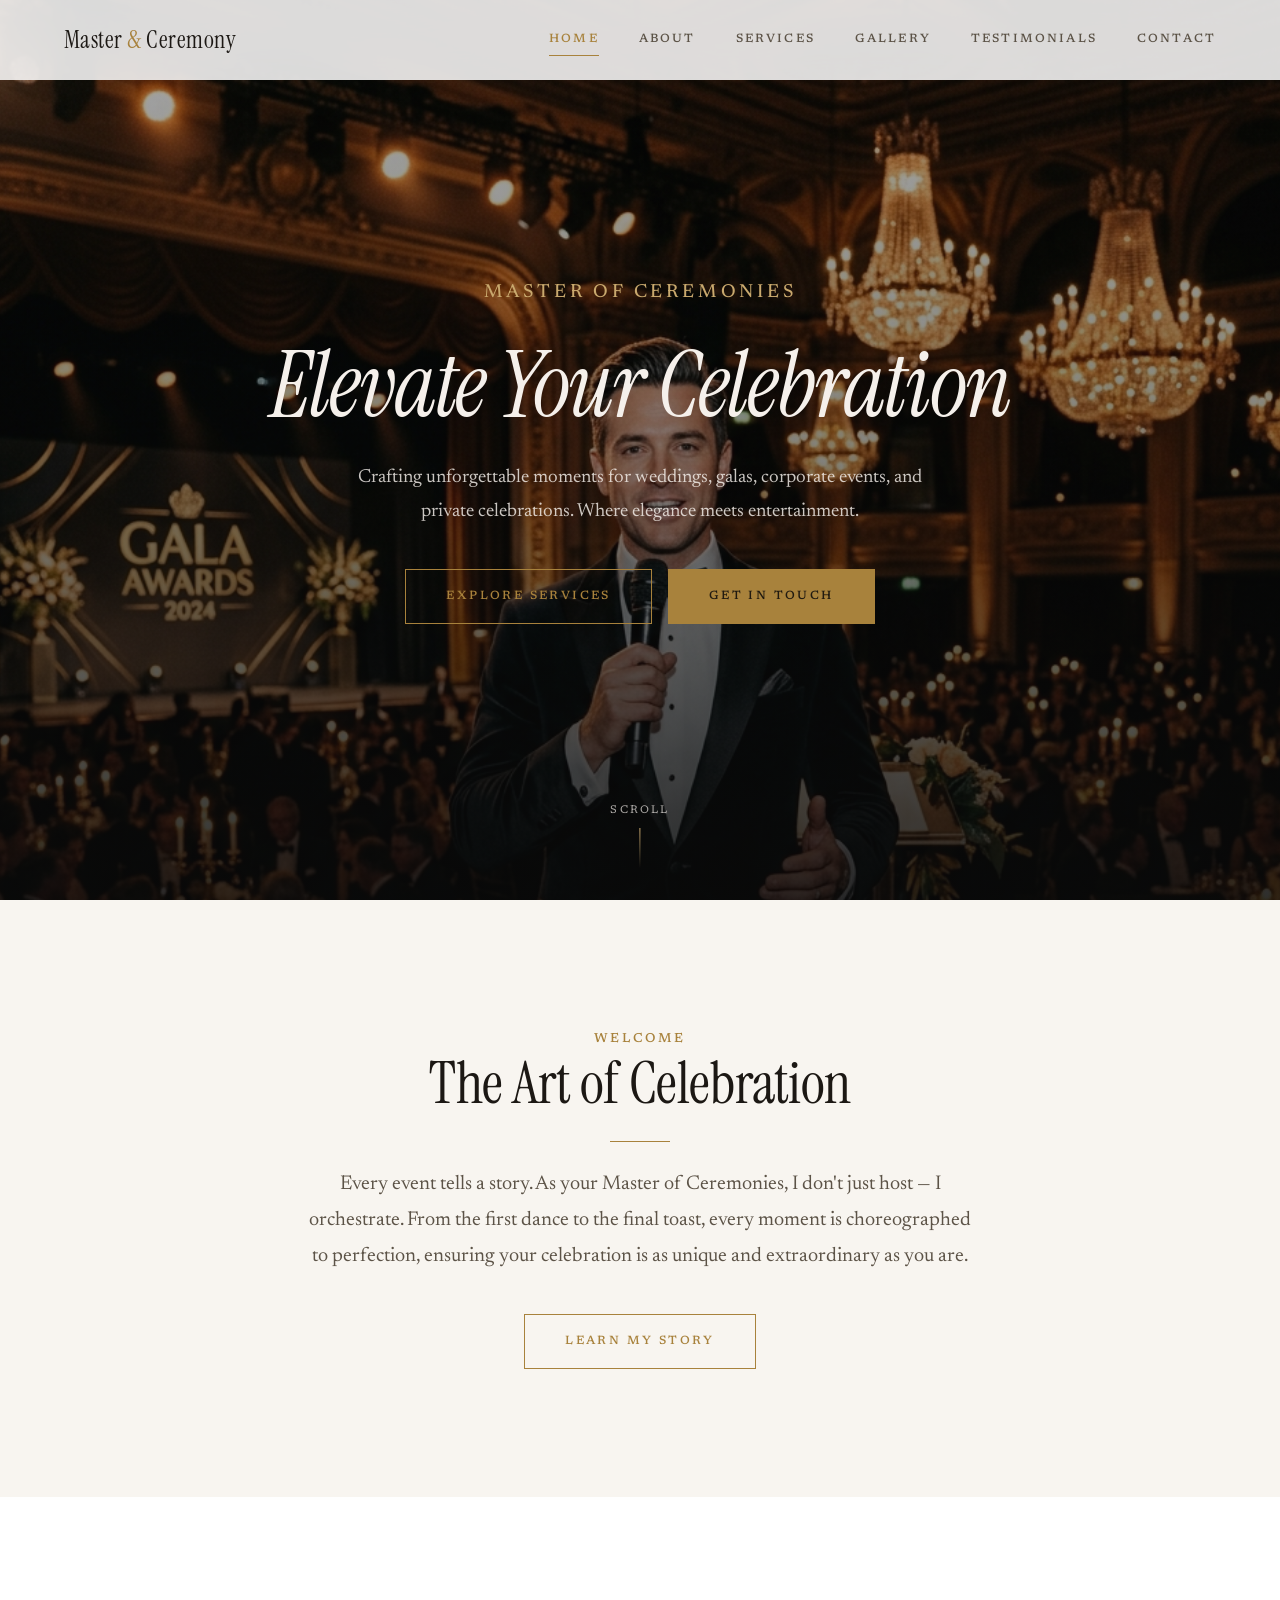
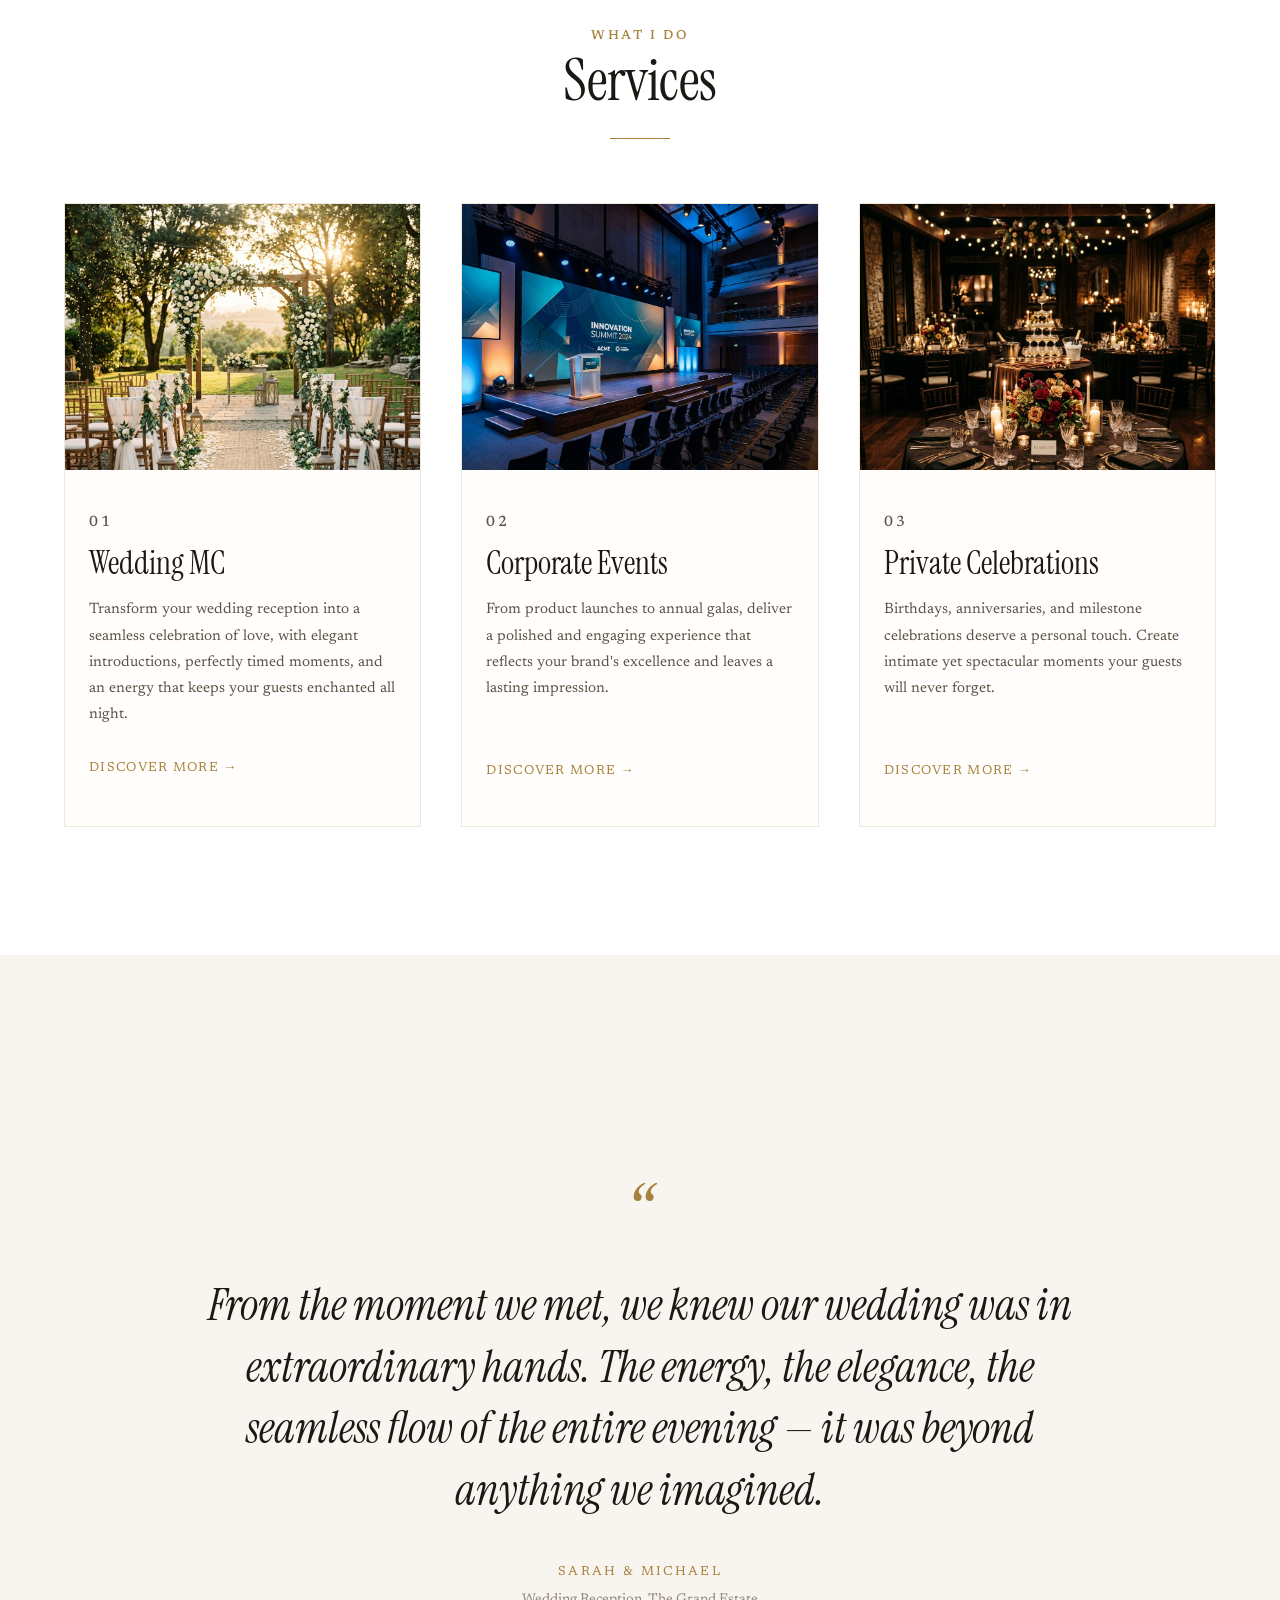
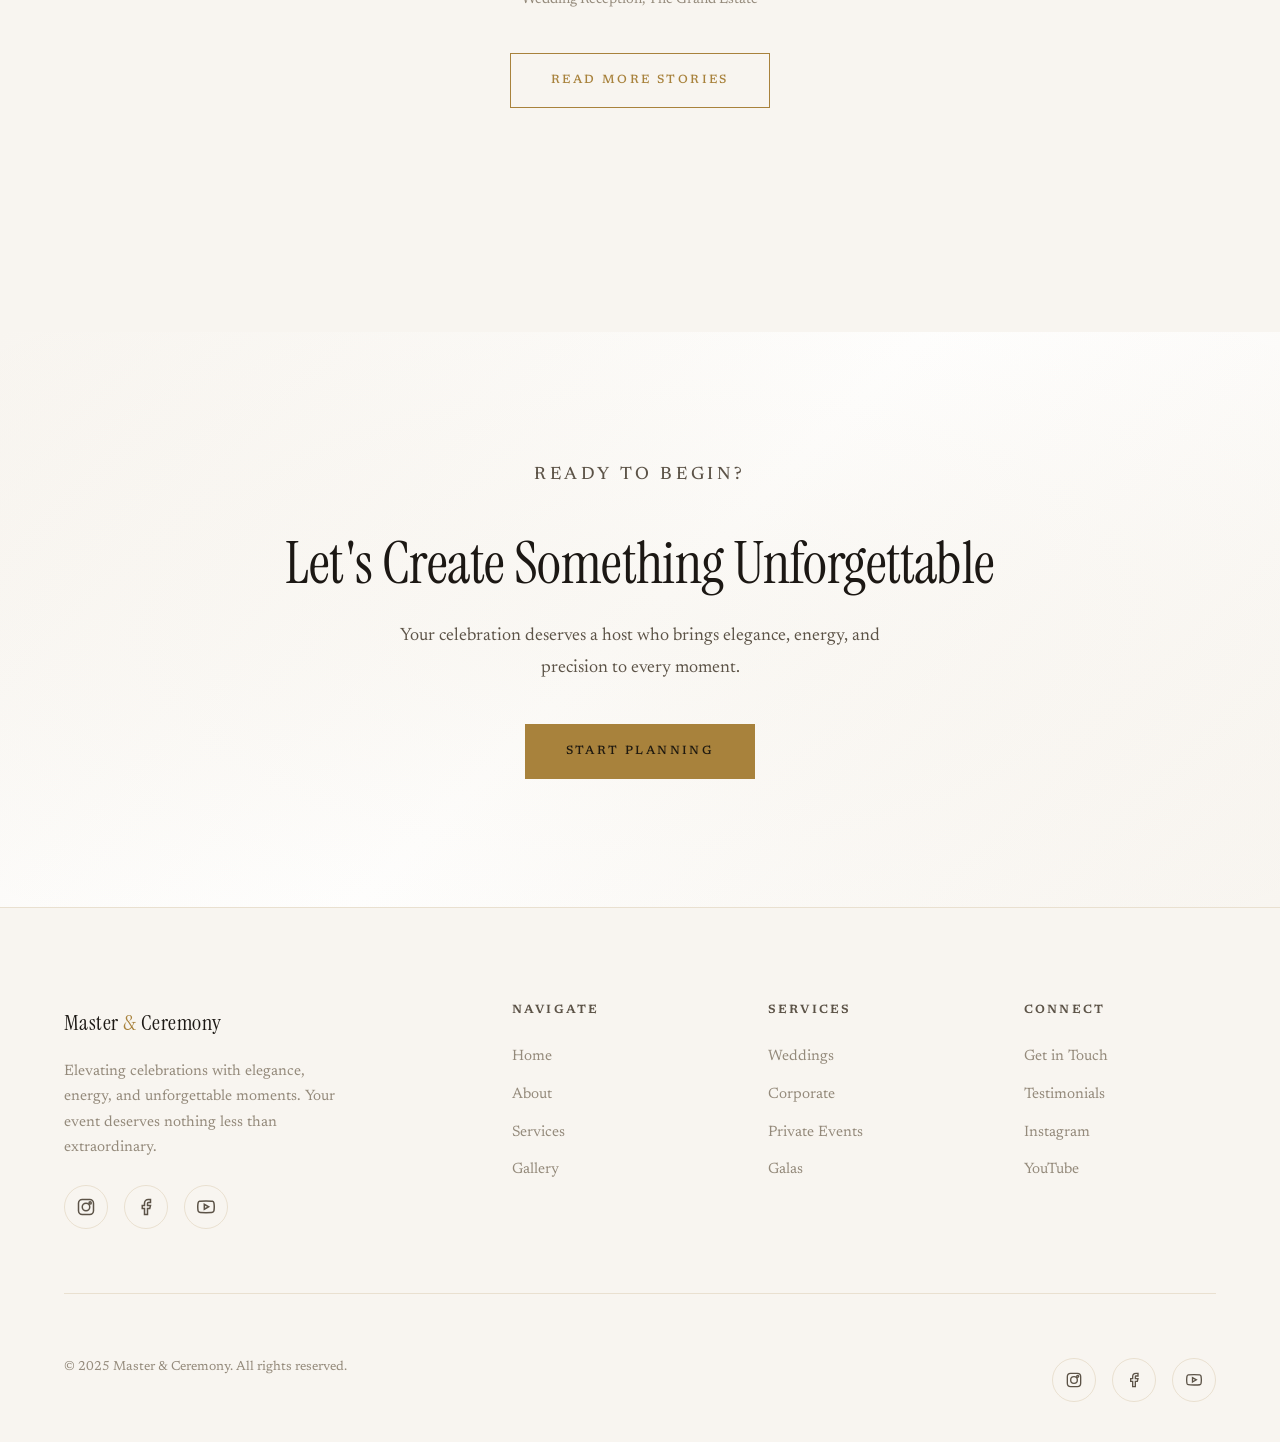
==== index.html @ 0fe9f5a1 "Initial commit" ====
<!DOCTYPE html>
<html lang="en">
<head>
  <meta charset="UTF-8">
  <meta name="viewport" content="width=device-width, initial-scale=1.0">
  <title>Master & Ceremony | Elevate Your Celebration</title>
  <meta name="description" content="Crafting unforgettable moments for weddings, galas, corporate events, and private celebrations. Where elegance meets entertainment.">
  <link rel="stylesheet" href="styles.css">
</head>
<body>

  <!-- Page Transition -->
  <div class="page-transition"></div>

  <!-- Skip Link -->
  <a href="#main" class="skip-link">Skip to content</a>

  <!-- Header -->
  <header class="header">
    <div class="header__inner">
      <a href="index.html" class="header__logo">Master <span>&</span> Ceremony</a>
      <nav class="header__nav" id="main-nav">
        <a href="index.html">Home</a>
        <a href="about.html">About</a>
        <a href="services.html">Services</a>
        <a href="gallery.html">Gallery</a>
        <a href="testimonials.html">Testimonials</a>
        <a href="contact.html">Contact</a>
      </nav>
      <button class="menu-toggle" aria-label="Toggle menu" aria-expanded="false">
        <span></span><span></span><span></span>
      </button>
    </div>
  </header>

  <!-- Main Content -->
  <main id="main">

    <!-- Hero Section -->
    <section class="hero">
      <div class="hero__bg">
        <img src="images/hero-home.png" alt="Master of Ceremonies at an elegant event" />
      </div>
      <div class="hero__overlay"></div>
      <div class="hero__content reveal">
        <p class="subheading">MASTER OF CEREMONIES</p>
        <h1 class="heading-italic">Elevate Your Celebration</h1>
        <p>Crafting unforgettable moments for weddings, galas, corporate events, and private celebrations. Where elegance meets entertainment.</p>
        <div class="btn-group btn-group--center">
          <a href="services.html" class="btn">Explore Services</a>
          <a href="contact.html" class="btn btn--filled">Get in Touch</a>
        </div>
      </div>
      <div class="hero__scroll">
        <span>Scroll</span>
        <div class="hero__scroll-line"></div>
      </div>
    </section>

    <!-- Intro Section -->
    <section class="section section--alt text-center">
      <div class="container container--narrow reveal">
        <p class="subheading">WELCOME</p>
        <h2>The Art of Celebration</h2>
        <span class="gold-line gold-line--center"></span>
        <p class="body-large" style="margin-bottom: var(--space-lg);">
          Every event tells a story. As your Master of Ceremonies, I don't just host — I orchestrate. From the first dance to the final toast, every moment is choreographed to perfection, ensuring your celebration is as unique and extraordinary as you are.
        </p>
        <a href="about.html" class="btn">Learn My Story</a>
      </div>
    </section>

    <!-- Services Preview -->
    <section class="section">
      <div class="container">
        <div class="text-center reveal" style="margin-bottom: var(--space-xl);">
          <p class="subheading">WHAT I DO</p>
          <h2>Services</h2>
          <span class="gold-line gold-line--center"></span>
        </div>
        
        <div class="grid-3">
          <!-- Card 1 -->
          <article class="card reveal reveal-delay-1">
            <div class="card__image">
              <img src="images/service-wedding.png" alt="Wedding Ceremony" />
            </div>
            <div class="card__body">
              <p class="subheading">01</p>
              <h3>Wedding MC</h3>
              <p>Transform your wedding reception into a seamless celebration of love, with elegant introductions, perfectly timed moments, and an energy that keeps your guests enchanted all night.</p>
              <a href="services.html" class="text-gold" style="font-size: 0.8125rem; letter-spacing: 0.1em; text-transform: uppercase;">Discover More &rarr;</a>
            </div>
          </article>

          <!-- Card 2 -->
          <article class="card reveal reveal-delay-2">
            <div class="card__image">
              <img src="images/service-corporate.png" alt="Corporate Event" />
            </div>
            <div class="card__body">
              <p class="subheading">02</p>
              <h3>Corporate Events</h3>
              <p>From product launches to annual galas, deliver a polished and engaging experience that reflects your brand's excellence and leaves a lasting impression.</p>
              <br>
              <a href="services.html" class="text-gold" style="font-size: 0.8125rem; letter-spacing: 0.1em; text-transform: uppercase;">Discover More &rarr;</a>
            </div>
          </article>

          <!-- Card 3 -->
          <article class="card reveal reveal-delay-3">
            <div class="card__image">
              <img src="images/service-private.png" alt="Private Celebration" />
            </div>
            <div class="card__body">
              <p class="subheading">03</p>
              <h3>Private Celebrations</h3>
              <p>Birthdays, anniversaries, and milestone celebrations deserve a personal touch. Create intimate yet spectacular moments your guests will never forget.</p>
              <br>
              <a href="services.html" class="text-gold" style="font-size: 0.8125rem; letter-spacing: 0.1em; text-transform: uppercase;">Discover More &rarr;</a>
            </div>
          </article>
        </div>
      </div>
    </section>

    <!-- Testimonial Highlight -->
    <section class="section section--alt">
      <div class="container reveal">
        <div class="testimonial-featured">
          <p class="testimonial-featured__quote">
            From the moment we met, we knew our wedding was in extraordinary hands. The energy, the elegance, the seamless flow of the entire evening — it was beyond anything we imagined.
          </p>
          <p class="testimonial-featured__author">Sarah & Michael</p>
          <p class="testimonial-featured__event">Wedding Reception, The Grand Estate</p>
          <div style="margin-top: var(--space-lg);">
            <a href="testimonials.html" class="btn">Read More Stories</a>
          </div>
        </div>
      </div>
    </section>

    <!-- CTA Banner -->
    <section class="cta-banner">
      <div class="cta-banner__bg"></div>
      <div class="container cta-banner__content reveal">
        <p class="subheading">READY TO BEGIN?</p>
        <h2>Let's Create Something Unforgettable</h2>
        <p>Your celebration deserves a host who brings elegance, energy, and precision to every moment.</p>
        <a href="contact.html" class="btn btn--filled">Start Planning</a>
      </div>
    </section>

  </main>

  <!-- Footer -->
  <footer class="footer">
    <div class="container">
      <div class="footer__inner">
        <div class="footer__brand">
          <a href="index.html" class="header__logo">Master <span>&</span> Ceremony</a>
          <p>Elevating celebrations with elegance, energy, and unforgettable moments. Your event deserves nothing less than extraordinary.</p>
          <div class="social-links">
            <a href="#" aria-label="Instagram"><svg width="18" height="18" viewBox="0 0 24 24" fill="none" stroke="currentColor" stroke-width="2"><rect x="2" y="2" width="20" height="20" rx="5"/><circle cx="12" cy="12" r="5"/><circle cx="17.5" cy="6.5" r="1.5"/></svg></a>
            <a href="#" aria-label="Facebook"><svg width="18" height="18" viewBox="0 0 24 24" fill="none" stroke="currentColor" stroke-width="2"><path d="M18 2h-3a5 5 0 0 0-5 5v3H7v4h3v8h4v-8h3l1-4h-4V7a1 1 0 0 1 1-1h3z"/></svg></a>
            <a href="#" aria-label="YouTube"><svg width="18" height="18" viewBox="0 0 24 24" fill="none" stroke="currentColor" stroke-width="2"><path d="M22.54 6.42a2.78 2.78 0 0 0-1.94-2C18.88 4 12 4 12 4s-6.88 0-8.6.46a2.78 2.78 0 0 0-1.94 2A29 29 0 0 0 1 11.75a29 29 0 0 0 .46 5.33A2.78 2.78 0 0 0 3.4 19.1c1.72.46 8.6.46 8.6.46s6.88 0 8.6-.46a2.78 2.78 0 0 0 1.94-2 29 29 0 0 0 .46-5.25 29 29 0 0 0-.46-5.43z"/><polygon points="9.75 15.02 15.5 11.75 9.75 8.48 9.75 15.02"/></svg></a>
          </div>
        </div>
        <div class="footer__col">
          <h4>Navigate</h4>
          <ul>
            <li><a href="index.html">Home</a></li>
            <li><a href="about.html">About</a></li>
            <li><a href="services.html">Services</a></li>
            <li><a href="gallery.html">Gallery</a></li>
          </ul>
        </div>
        <div class="footer__col">
          <h4>Services</h4>
          <ul>
            <li><a href="services.html">Weddings</a></li>
            <li><a href="services.html">Corporate</a></li>
            <li><a href="services.html">Private Events</a></li>
            <li><a href="services.html">Galas</a></li>
          </ul>
        </div>
        <div class="footer__col">
          <h4>Connect</h4>
          <ul>
            <li><a href="contact.html">Get in Touch</a></li>
            <li><a href="testimonials.html">Testimonials</a></li>
            <li><a href="#">Instagram</a></li>
            <li><a href="#">YouTube</a></li>
          </ul>
        </div>
      </div>
      <div class="footer__bottom">
        <p>&copy; 2025 Master & Ceremony. All rights reserved.</p>
        <div class="social-links">
          <a href="#" aria-label="Instagram"><svg width="16" height="16" viewBox="0 0 24 24" fill="none" stroke="currentColor" stroke-width="2"><rect x="2" y="2" width="20" height="20" rx="5"/><circle cx="12" cy="12" r="5"/><circle cx="17.5" cy="6.5" r="1.5"/></svg></a>
          <a href="#" aria-label="Facebook"><svg width="16" height="16" viewBox="0 0 24 24" fill="none" stroke="currentColor" stroke-width="2"><path d="M18 2h-3a5 5 0 0 0-5 5v3H7v4h3v8h4v-8h3l1-4h-4V7a1 1 0 0 1 1-1h3z"/></svg></a>
          <a href="#" aria-label="YouTube"><svg width="16" height="16" viewBox="0 0 24 24" fill="none" stroke="currentColor" stroke-width="2"><path d="M22.54 6.42a2.78 2.78 0 0 0-1.94-2C18.88 4 12 4 12 4s-6.88 0-8.6.46a2.78 2.78 0 0 0-1.94 2A29 29 0 0 0 1 11.75a29 29 0 0 0 .46 5.33A2.78 2.78 0 0 0 3.4 19.1c1.72.46 8.6.46 8.6.46s6.88 0 8.6-.46a2.78 2.78 0 0 0 1.94-2 29 29 0 0 0 .46-5.25 29 29 0 0 0-.46-5.43z"/><polygon points="9.75 15.02 15.5 11.75 9.75 8.48 9.75 15.02"/></svg></a>
        </div>
      </div>
    </div>
  </footer>

  <!-- Scripts -->
  <script src="main.js"></script>
</body>
</html>
---- styles.css ----
/* ============================================================
   MASTER OF CEREMONIES — DESIGN SYSTEM & STYLES
   Dark & Luxurious · Gold Accents · Elegant Serif Typography
   ============================================================ */

/* --- Google Fonts Import --- */
@import url('https://fonts.googleapis.com/css2?family=Instrument+Serif:ital@0;1&family=Newsreader:ital,opsz,wght@0,6..72,300;0,6..72,400;0,6..72,500;0,6..72,600;0,6..72,700;1,6..72,300;1,6..72,400;1,6..72,500&display=swap');

/* --- CSS Custom Properties --- */
:root {
  /* Backgrounds */
  --bg-primary: #ffffff;
  --bg-secondary: #f8f5f0;
  --bg-elevated: #f1ece3;
  --bg-card: #fffefc;

  /* Text */
  --text-primary: #1c1814;
  --text-secondary: #5c5347;
  --text-muted: #948a7b;

  /* Accent - Gold */
  --accent-gold: #a8823c;
  --accent-gold-light: #c9a96e;
  --accent-gold-dark: #8a6b2f;
  --accent-gold-glow: rgba(168, 130, 60, 0.12);

  /* Text that sits on top of solid gold fills (buttons, badges) */
  --text-on-gold: #201a10;

  /* Borders & Lines */
  --border-subtle: rgba(168, 130, 60, 0.18);
  --border-medium: rgba(168, 130, 60, 0.38);

  /* Typography */
  --font-heading: 'Instrument Serif', Georgia, serif;
  --font-body: 'Newsreader', 'Times New Roman', serif;

  /* Spacing Scale */
  --space-xs: 0.5rem;
  --space-sm: 1rem;
  --space-md: 1.5rem;
  --space-lg: 2.5rem;
  --space-xl: 4rem;
  --space-2xl: 6rem;
  --space-3xl: 8rem;

  /* Layout */
  --max-width: 1320px;
  --max-width-narrow: 800px;
  --page-padding: clamp(1.5rem, 5vw, 6rem);
  --header-height: 80px;

  /* Transitions */
  --transition-fast: 0.2s ease;
  --transition-base: 0.4s cubic-bezier(0.25, 0.46, 0.45, 0.94);
  --transition-slow: 0.8s cubic-bezier(0.25, 0.46, 0.45, 0.94);
  --transition-reveal: 1s cubic-bezier(0.16, 1, 0.3, 1);

  /* Shadows */
  --shadow-card: 0 4px 24px rgba(30, 20, 10, 0.08);
  --shadow-hover: 0 10px 40px rgba(30, 20, 10, 0.12);
  --shadow-gold: 0 4px 20px rgba(168, 130, 60, 0.18);
}


/* ============================================================
   RESET & BASE
   ============================================================ */
*, *::before, *::after {
  margin: 0;
  padding: 0;
  box-sizing: border-box;
}

html {
  scroll-behavior: smooth;
  font-size: 16px;
  -webkit-font-smoothing: antialiased;
  -moz-osx-font-smoothing: grayscale;
}

body {
  font-family: var(--font-body);
  font-weight: 400;
  font-size: 1.0625rem;
  line-height: 1.75;
  color: var(--text-primary);
  background-color: var(--bg-primary);
  overflow-x: hidden;
}

img {
  max-width: 100%;
  height: auto;
  display: block;
}

a {
  color: var(--accent-gold);
  text-decoration: none;
  transition: color var(--transition-fast);
}

a:hover {
  color: var(--accent-gold-light);
}

ul, ol {
  list-style: none;
}

button {
  cursor: pointer;
  border: none;
  background: none;
  font-family: inherit;
  color: inherit;
}

input, textarea, select {
  font-family: var(--font-body);
  font-size: 1rem;
  color: var(--text-primary);
}


/* ============================================================
   TYPOGRAPHY
   ============================================================ */
h1, h2, h3, h4, h5, h6 {
  font-family: var(--font-heading);
  font-weight: 400;
  line-height: 1.15;
  color: var(--text-primary);
}

h1 {
  font-size: clamp(3rem, 7vw, 6.5rem);
  letter-spacing: -0.02em;
}

h2 {
  font-size: clamp(2.25rem, 4.5vw, 4rem);
  letter-spacing: -0.01em;
}

h3 {
  font-size: clamp(1.5rem, 2.5vw, 2rem);
}

h4 {
  font-size: clamp(1.25rem, 2vw, 1.5rem);
}

.heading-italic {
  font-style: italic;
}

.subheading {
  font-family: var(--font-body);
  font-size: 0.8125rem;
  font-weight: 500;
  letter-spacing: 0.2em;
  text-transform: uppercase;
  color: var(--accent-gold);
}

.body-large {
  font-size: 1.25rem;
  line-height: 1.8;
  color: var(--text-secondary);
}

.text-gold {
  color: var(--accent-gold);
}

.text-secondary {
  color: var(--text-secondary);
}

.gold-line {
  display: block;
  width: 60px;
  height: 1px;
  background: var(--accent-gold);
  margin: var(--space-md) 0;
}

.gold-line--center {
  margin-left: auto;
  margin-right: auto;
}


/* ============================================================
   LAYOUT UTILITIES
   ============================================================ */
.container {
  width: 100%;
  max-width: var(--max-width);
  margin: 0 auto;
  padding: 0 var(--page-padding);
}

.container--narrow {
  max-width: var(--max-width-narrow);
}

.section {
  padding: var(--space-3xl) 0;
}

.section--sm {
  padding: var(--space-2xl) 0;
}

.section--alt {
  background-color: var(--bg-secondary);
}

.text-center {
  text-align: center;
}

.grid-2 {
  display: grid;
  grid-template-columns: 1fr 1fr;
  gap: var(--space-xl);
  align-items: center;
}

.grid-3 {
  display: grid;
  grid-template-columns: repeat(3, 1fr);
  gap: var(--space-lg);
}

.grid-4 {
  display: grid;
  grid-template-columns: repeat(4, 1fr);
  gap: var(--space-lg);
}

.flex-center {
  display: flex;
  align-items: center;
  justify-content: center;
}

@media (max-width: 992px) {
  .grid-2 { grid-template-columns: 1fr; gap: var(--space-lg); }
  .grid-3 { grid-template-columns: 1fr 1fr; }
  .grid-4 { grid-template-columns: 1fr 1fr; }
}

@media (max-width: 600px) {
  .grid-3 { grid-template-columns: 1fr; }
  .grid-4 { grid-template-columns: 1fr; }
}


/* ============================================================
   SCROLL REVEAL ANIMATIONS
   ============================================================ */
.reveal {
  opacity: 0;
  transform: translateY(40px);
  transition: opacity var(--transition-reveal), transform var(--transition-reveal);
}

.reveal.revealed {
  opacity: 1;
  transform: translateY(0);
}

.reveal-delay-1 { transition-delay: 0.1s; }
.reveal-delay-2 { transition-delay: 0.2s; }
.reveal-delay-3 { transition-delay: 0.3s; }
.reveal-delay-4 { transition-delay: 0.4s; }

.reveal-left {
  opacity: 0;
  transform: translateX(-50px);
  transition: opacity var(--transition-reveal), transform var(--transition-reveal);
}

.reveal-right {
  opacity: 0;
  transform: translateX(50px);
  transition: opacity var(--transition-reveal), transform var(--transition-reveal);
}

.reveal-left.revealed,
.reveal-right.revealed {
  opacity: 1;
  transform: translateX(0);
}

.reveal-scale {
  opacity: 0;
  transform: scale(0.92);
  transition: opacity var(--transition-reveal), transform var(--transition-reveal);
}

.reveal-scale.revealed {
  opacity: 1;
  transform: scale(1);
}


/* ============================================================
   HEADER / NAVIGATION
   ============================================================ */
.header {
  position: fixed;
  top: 0;
  left: 0;
  right: 0;
  z-index: 1000;
  height: var(--header-height);
  display: flex;
  align-items: center;
  padding: 0 var(--page-padding);
  background: rgba(255, 255, 255, 0.85);
  backdrop-filter: blur(20px);
  -webkit-backdrop-filter: blur(20px);
  border-bottom: 1px solid transparent;
  transition: background var(--transition-base), border-color var(--transition-base), height var(--transition-base);
}

.header.scrolled {
  background: rgba(255, 255, 255, 0.97);
  border-bottom-color: var(--border-subtle);
  height: 64px;
}

.header__inner {
  display: flex;
  align-items: center;
  justify-content: space-between;
  width: 100%;
  max-width: var(--max-width);
  margin: 0 auto;
}

.header__logo {
  font-family: var(--font-heading);
  font-size: 1.5rem;
  color: var(--text-primary);
  text-decoration: none;
  letter-spacing: 0.02em;
  transition: color var(--transition-fast);
  white-space: nowrap;
}

.header__logo:hover {
  color: var(--accent-gold);
}

.header__logo span {
  color: var(--accent-gold);
}

.header__nav {
  display: flex;
  align-items: center;
  gap: var(--space-lg);
}

.header__nav a {
  font-family: var(--font-body);
  font-size: 0.75rem;
  font-weight: 500;
  letter-spacing: 0.18em;
  text-transform: uppercase;
  color: var(--text-secondary);
  text-decoration: none;
  transition: color var(--transition-fast);
  position: relative;
  padding: 4px 0;
}

.header__nav a::after {
  content: '';
  position: absolute;
  bottom: -2px;
  left: 0;
  width: 0;
  height: 1px;
  background: var(--accent-gold);
  transition: width var(--transition-base);
}

.header__nav a:hover,
.header__nav a.active {
  color: var(--accent-gold);
}

.header__nav a:hover::after,
.header__nav a.active::after {
  width: 100%;
}

/* Mobile Menu Toggle */
.menu-toggle {
  display: none;
  flex-direction: column;
  gap: 5px;
  padding: 8px;
  z-index: 1001;
}

.menu-toggle span {
  display: block;
  width: 24px;
  height: 1.5px;
  background: var(--text-primary);
  transition: transform var(--transition-base), opacity var(--transition-fast);
}

.menu-toggle.active span:nth-child(1) {
  transform: rotate(45deg) translate(5px, 4px);
}

.menu-toggle.active span:nth-child(2) {
  opacity: 0;
}

.menu-toggle.active span:nth-child(3) {
  transform: rotate(-45deg) translate(5px, -4px);
}

@media (max-width: 768px) {
  .menu-toggle {
    display: flex;
  }

  .header__nav {
    position: fixed;
    top: 0;
    right: 0;
    width: 100%;
    height: 100vh;
    flex-direction: column;
    justify-content: center;
    gap: var(--space-lg);
    background: rgba(255, 255, 255, 0.98);
    backdrop-filter: blur(30px);
    transform: translateX(100%);
    transition: transform var(--transition-slow);
  }

  .header__nav.open {
    transform: translateX(0);
  }

  .header__nav a {
    font-size: 0.9375rem;
    letter-spacing: 0.25em;
  }
}


/* ============================================================
   HERO SECTIONS
   ============================================================ */
.hero {
  position: relative;
  height: 100vh;
  min-height: 600px;
  display: flex;
  align-items: center;
  justify-content: center;
  text-align: center;
  overflow: hidden;
}

.hero--short {
  height: 70vh;
  min-height: 480px;
}

.hero__bg {
  position: absolute;
  inset: 0;
  z-index: 0;
}

.hero__bg img {
  width: 100%;
  height: 100%;
  object-fit: cover;
  object-position: center top;
}

.hero__overlay {
  position: absolute;
  inset: 0;
  background: linear-gradient(
    to bottom,
    rgba(10, 10, 10, 0.35) 0%,
    rgba(10, 10, 10, 0.5) 50%,
    rgba(10, 10, 10, 0.85) 100%
  );
  z-index: 1;
}

.hero__content {
  position: relative;
  z-index: 2;
  max-width: 900px;
  padding: 0 var(--page-padding);
}

.hero__content .subheading {
  margin-bottom: var(--space-md);
}

.hero__content h1 {
  margin-bottom: var(--space-md);
}

.hero__content p {
  font-size: 1.1875rem;
  color: var(--text-secondary);
  max-width: 600px;
  margin: 0 auto var(--space-lg);
  line-height: 1.8;
}

/* Parallax subtle scroll */
.hero__bg img {
  transition: transform 0.1s linear;
}

/* Scroll indicator */
.hero__scroll {
  position: absolute;
  bottom: 2rem;
  left: 50%;
  transform: translateX(-50%);
  z-index: 2;
  display: flex;
  flex-direction: column;
  align-items: center;
  gap: 8px;
  color: var(--text-muted);
  font-size: 0.6875rem;
  letter-spacing: 0.2em;
  text-transform: uppercase;
  animation: scrollBounce 2s ease-in-out infinite;
}

.hero__scroll-line {
  width: 1px;
  height: 40px;
  background: linear-gradient(to bottom, var(--accent-gold), transparent);
}

@keyframes scrollBounce {
  0%, 100% { transform: translateX(-50%) translateY(0); }
  50% { transform: translateX(-50%) translateY(8px); }
}

/* Keep light text over the dark scrim on photo heroes (Home, Services) */
.hero:not(.hero--short) .hero__content .subheading {
  color: var(--accent-gold-light);
}

.hero:not(.hero--short) .hero__content h1 {
  color: #f5f0eb;
}

.hero:not(.hero--short) .hero__content p {
  color: rgba(245, 240, 235, 0.82);
}

.hero:not(.hero--short) .hero__scroll {
  color: rgba(245, 240, 235, 0.7);
}

.hero:not(.hero--short) .hero__scroll-line {
  background: linear-gradient(to bottom, var(--accent-gold-light), transparent);
}

/* Short banner heroes (no photo) have no dark backdrop to protect against,
   so they follow the rest of the site's light theme */
.hero--short .hero__overlay {
  background: none;
}


/* ============================================================
   BUTTONS
   ============================================================ */
.btn {
  display: inline-flex;
  align-items: center;
  justify-content: center;
  font-family: var(--font-body);
  font-size: 0.75rem;
  font-weight: 500;
  letter-spacing: 0.2em;
  text-transform: uppercase;
  padding: 1rem 2.5rem;
  border: 1px solid var(--accent-gold);
  color: var(--accent-gold);
  background: transparent;
  text-decoration: none;
  transition: all var(--transition-base);
  position: relative;
  overflow: hidden;
}

.btn::before {
  content: '';
  position: absolute;
  inset: 0;
  background: var(--accent-gold);
  transform: scaleX(0);
  transform-origin: right;
  transition: transform var(--transition-base);
  z-index: -1;
}

.btn:hover {
  color: var(--text-on-gold);
  border-color: var(--accent-gold);
}

.btn:hover::before {
  transform: scaleX(1);
  transform-origin: left;
}

.btn--filled {
  background: var(--accent-gold);
  color: var(--text-on-gold);
}

.btn--filled::before {
  background: var(--accent-gold-light);
}

.btn--filled:hover {
  color: var(--text-on-gold);
}

.btn--sm {
  padding: 0.75rem 1.75rem;
  font-size: 0.6875rem;
}

.btn-group {
  display: flex;
  gap: var(--space-sm);
  flex-wrap: wrap;
}

.btn-group--center {
  justify-content: center;
}


/* ============================================================
   CARDS
   ============================================================ */
.card {
  background: var(--bg-card);
  border: 1px solid var(--border-subtle);
  overflow: hidden;
  transition: transform var(--transition-base), box-shadow var(--transition-base), border-color var(--transition-base);
}

.card:hover {
  transform: translateY(-6px);
  box-shadow: var(--shadow-hover);
  border-color: var(--border-medium);
}

.card__image {
  position: relative;
  overflow: hidden;
  aspect-ratio: 4 / 3;
}

.card__image img {
  width: 100%;
  height: 100%;
  object-fit: cover;
  transition: transform var(--transition-slow);
}

.card:hover .card__image img {
  transform: scale(1.05);
}

.card__body {
  padding: var(--space-lg) var(--space-md);
}

.card__body .subheading {
  margin-bottom: var(--space-xs);
}

.card__body h3 {
  margin-bottom: var(--space-sm);
}

.card__body p {
  color: var(--text-secondary);
  margin-bottom: var(--space-md);
  font-size: 0.9375rem;
  line-height: 1.75;
}


/* ============================================================
   SERVICE CARDS (Services Page)
   ============================================================ */
.service-card {
  display: grid;
  grid-template-columns: 1fr 1fr;
  gap: 0;
  background: var(--bg-card);
  border: 1px solid var(--border-subtle);
  overflow: hidden;
  transition: border-color var(--transition-base);
}

.service-card:nth-child(even) {
  direction: rtl;
}

.service-card:nth-child(even) > * {
  direction: ltr;
}

.service-card:hover {
  border-color: var(--border-medium);
}

.service-card__image {
  position: relative;
  overflow: hidden;
  min-height: 400px;
}

.service-card__image img {
  width: 100%;
  height: 100%;
  object-fit: cover;
  transition: transform var(--transition-slow);
}

.service-card:hover .service-card__image img {
  transform: scale(1.05);
}

.service-card__body {
  display: flex;
  flex-direction: column;
  justify-content: center;
  padding: var(--space-2xl) var(--space-xl);
}

.service-card__body .subheading {
  margin-bottom: var(--space-sm);
}

.service-card__body h3 {
  margin-bottom: var(--space-md);
}

.service-card__body p {
  color: var(--text-secondary);
  margin-bottom: var(--space-lg);
  line-height: 1.85;
}

@media (max-width: 768px) {
  .service-card {
    grid-template-columns: 1fr;
  }

  .service-card:nth-child(even) {
    direction: ltr;
  }

  .service-card__image {
    min-height: 280px;
  }

  .service-card__body {
    padding: var(--space-lg) var(--space-md);
  }
}


/* ============================================================
   PROCESS / TIMELINE
   ============================================================ */
.timeline {
  position: relative;
  display: grid;
  grid-template-columns: repeat(4, 1fr);
  gap: var(--space-lg);
  padding-top: var(--space-lg);
}

.timeline::before {
  content: '';
  position: absolute;
  top: calc(var(--space-lg) + 28px);
  left: 10%;
  right: 10%;
  height: 1px;
  background: var(--border-subtle);
}

.timeline__step {
  text-align: center;
  position: relative;
}

.timeline__number {
  display: inline-flex;
  align-items: center;
  justify-content: center;
  width: 56px;
  height: 56px;
  border-radius: 50%;
  border: 1px solid var(--accent-gold);
  font-family: var(--font-heading);
  font-size: 1.25rem;
  color: var(--accent-gold);
  background: var(--bg-primary);
  margin-bottom: var(--space-md);
  position: relative;
  z-index: 1;
}

.timeline__step h4 {
  margin-bottom: var(--space-xs);
}

.timeline__step p {
  color: var(--text-secondary);
  font-size: 0.9375rem;
}

@media (max-width: 768px) {
  .timeline {
    grid-template-columns: 1fr;
    gap: var(--space-xl);
  }

  .timeline::before {
    top: 0;
    bottom: 0;
    left: 28px;
    right: auto;
    width: 1px;
    height: auto;
  }

  .timeline__step {
    text-align: left;
    padding-left: 80px;
  }

  .timeline__number {
    position: absolute;
    left: 0;
    top: 0;
  }
}


/* ============================================================
   GALLERY
   ============================================================ */
.gallery-filters {
  display: flex;
  justify-content: center;
  gap: var(--space-sm);
  margin-bottom: var(--space-xl);
  flex-wrap: wrap;
}

.gallery-filters button {
  font-size: 0.75rem;
  font-weight: 500;
  letter-spacing: 0.18em;
  text-transform: uppercase;
  color: var(--text-muted);
  padding: 0.625rem 1.25rem;
  border: 1px solid transparent;
  transition: all var(--transition-fast);
}

.gallery-filters button:hover {
  color: var(--text-secondary);
}

.gallery-filters button.active {
  color: var(--accent-gold);
  border-color: var(--accent-gold);
}

.gallery-grid {
  display: grid;
  grid-template-columns: repeat(3, 1fr);
  gap: 6px;
}

.gallery-item {
  position: relative;
  overflow: hidden;
  cursor: pointer;
  aspect-ratio: 1;
}

.gallery-item--wide {
  grid-column: span 2;
  aspect-ratio: 2 / 1;
}

.gallery-item--tall {
  grid-row: span 2;
  aspect-ratio: auto;
}

.gallery-item img {
  width: 100%;
  height: 100%;
  object-fit: cover;
  transition: transform var(--transition-slow);
}

.gallery-item:hover img {
  transform: scale(1.08);
}

.gallery-item__overlay {
  position: absolute;
  inset: 0;
  background: rgba(10, 10, 10, 0.7);
  display: flex;
  align-items: center;
  justify-content: center;
  flex-direction: column;
  gap: 6px;
  opacity: 0;
  transition: opacity var(--transition-base);
}

.gallery-item:hover .gallery-item__overlay {
  opacity: 1;
}

.gallery-item__overlay span {
  font-family: var(--font-heading);
  font-size: 1.375rem;
  color: var(--text-primary);
}

.gallery-item__overlay small {
  font-size: 0.6875rem;
  letter-spacing: 0.2em;
  text-transform: uppercase;
  color: var(--accent-gold);
}

@media (max-width: 768px) {
  .gallery-grid {
    grid-template-columns: 1fr 1fr;
  }

  .gallery-item--wide {
    grid-column: span 1;
    aspect-ratio: 1;
  }
}

@media (max-width: 480px) {
  .gallery-grid {
    grid-template-columns: 1fr;
  }
}


/* ============================================================
   LIGHTBOX
   ============================================================ */
.lightbox {
  position: fixed;
  inset: 0;
  z-index: 9999;
  display: flex;
  align-items: center;
  justify-content: center;
  background: rgba(0, 0, 0, 0.95);
  opacity: 0;
  pointer-events: none;
  transition: opacity var(--transition-base);
}

.lightbox.active {
  opacity: 1;
  pointer-events: auto;
}

.lightbox__img {
  max-width: 90vw;
  max-height: 85vh;
  object-fit: contain;
  border: 1px solid var(--border-subtle);
}

.lightbox__close {
  position: absolute;
  top: 1.5rem;
  right: 1.5rem;
  width: 48px;
  height: 48px;
  display: flex;
  align-items: center;
  justify-content: center;
  font-size: 1.5rem;
  color: var(--text-secondary);
  transition: color var(--transition-fast);
  cursor: pointer;
  z-index: 10;
}

.lightbox__close:hover {
  color: var(--accent-gold);
}

.lightbox__nav {
  position: absolute;
  top: 50%;
  transform: translateY(-50%);
  font-size: 2rem;
  color: var(--text-secondary);
  cursor: pointer;
  padding: 1rem;
  transition: color var(--transition-fast);
  z-index: 10;
}

.lightbox__nav:hover {
  color: var(--accent-gold);
}

.lightbox__nav--prev { left: 1rem; }
.lightbox__nav--next { right: 1rem; }

.lightbox__caption {
  position: absolute;
  bottom: 1.5rem;
  left: 50%;
  transform: translateX(-50%);
  text-align: center;
  color: var(--text-secondary);
  font-size: 0.875rem;
}


/* ============================================================
   TESTIMONIALS
   ============================================================ */
.testimonial-featured {
  position: relative;
  padding: var(--space-2xl) 0;
  text-align: center;
}

.testimonial-featured__quote {
  font-family: var(--font-heading);
  font-style: italic;
  font-size: clamp(1.75rem, 3.5vw, 2.75rem);
  line-height: 1.4;
  color: var(--text-primary);
  max-width: 900px;
  margin: 0 auto var(--space-lg);
  position: relative;
}

.testimonial-featured__quote::before {
  content: '\201C';
  display: block;
  font-size: 5rem;
  color: var(--accent-gold);
  line-height: 1;
  margin-bottom: var(--space-sm);
}

.testimonial-featured__author {
  font-size: 0.8125rem;
  letter-spacing: 0.18em;
  text-transform: uppercase;
  color: var(--accent-gold);
}

.testimonial-featured__event {
  font-size: 0.875rem;
  color: var(--text-muted);
  margin-top: 4px;
}

/* Testimonial Cards */
.testimonial-card {
  background: var(--bg-card);
  border: 1px solid var(--border-subtle);
  padding: var(--space-lg);
  transition: border-color var(--transition-base), transform var(--transition-base);
}

.testimonial-card:hover {
  border-color: var(--border-medium);
  transform: translateY(-4px);
}

.testimonial-card__stars {
  color: var(--accent-gold);
  font-size: 0.875rem;
  letter-spacing: 4px;
  margin-bottom: var(--space-sm);
}

.testimonial-card__quote {
  font-family: var(--font-body);
  font-style: italic;
  font-size: 1rem;
  line-height: 1.8;
  color: var(--text-secondary);
  margin-bottom: var(--space-md);
}

.testimonial-card__quote::before {
  content: '\201C';
  font-family: var(--font-heading);
  font-size: 2rem;
  color: var(--accent-gold);
  line-height: 0.5;
  margin-right: 4px;
}

.testimonial-card__author {
  font-size: 0.9375rem;
  font-weight: 600;
  color: var(--text-primary);
}

.testimonial-card__event {
  font-size: 0.8125rem;
  color: var(--text-muted);
  margin-top: 2px;
}


/* ============================================================
   STATS / COUNTERS
   ============================================================ */
.stats {
  display: grid;
  grid-template-columns: repeat(4, 1fr);
  gap: var(--space-lg);
  padding: var(--space-xl) 0;
  border-top: 1px solid var(--border-subtle);
  border-bottom: 1px solid var(--border-subtle);
}

.stat {
  text-align: center;
}

.stat__number {
  font-family: var(--font-heading);
  font-size: clamp(2.5rem, 4vw, 3.5rem);
  color: var(--accent-gold);
  line-height: 1.2;
}

.stat__label {
  font-size: 0.8125rem;
  letter-spacing: 0.15em;
  text-transform: uppercase;
  color: var(--text-muted);
  margin-top: 4px;
}

@media (max-width: 768px) {
  .stats {
    grid-template-columns: 1fr 1fr;
    gap: var(--space-lg);
  }
}


/* ============================================================
   CONTACT / FORMS
   ============================================================ */
.form-group {
  margin-bottom: var(--space-md);
}

.form-group label {
  display: block;
  font-size: 0.75rem;
  font-weight: 500;
  letter-spacing: 0.15em;
  text-transform: uppercase;
  color: var(--text-muted);
  margin-bottom: var(--space-xs);
}

.form-control {
  width: 100%;
  padding: 0.875rem 1rem;
  background: var(--bg-elevated);
  border: 1px solid var(--border-subtle);
  color: var(--text-primary);
  font-size: 1rem;
  transition: border-color var(--transition-fast), box-shadow var(--transition-fast);
}

.form-control:focus {
  outline: none;
  border-color: var(--accent-gold);
  box-shadow: 0 0 0 3px var(--accent-gold-glow);
}

.form-control::placeholder {
  color: var(--text-muted);
}

textarea.form-control {
  resize: vertical;
  min-height: 140px;
}

select.form-control {
  appearance: none;
  background-image: url("data:image/svg+xml,%3Csvg width='12' height='8' viewBox='0 0 12 8' fill='none' xmlns='http://www.w3.org/2000/svg'%3E%3Cpath d='M1 1.5L6 6.5L11 1.5' stroke='%23948a7b' stroke-width='1.5' stroke-linecap='round' stroke-linejoin='round'/%3E%3C/svg%3E");
  background-repeat: no-repeat;
  background-position: right 1rem center;
  padding-right: 2.5rem;
}

.form-grid {
  display: grid;
  grid-template-columns: 1fr 1fr;
  gap: var(--space-md);
}

@media (max-width: 600px) {
  .form-grid {
    grid-template-columns: 1fr;
  }
}

.contact-info {
  display: flex;
  flex-direction: column;
  gap: var(--space-lg);
}

.contact-info__item {
  display: flex;
  gap: var(--space-md);
  align-items: flex-start;
}

.contact-info__icon {
  width: 48px;
  height: 48px;
  min-width: 48px;
  display: flex;
  align-items: center;
  justify-content: center;
  border: 1px solid var(--border-subtle);
  border-radius: 50%;
  color: var(--accent-gold);
  font-size: 1.125rem;
}

.contact-info__text h4 {
  font-family: var(--font-body);
  font-size: 0.8125rem;
  font-weight: 500;
  letter-spacing: 0.15em;
  text-transform: uppercase;
  color: var(--text-muted);
  margin-bottom: 4px;
}

.contact-info__text p,
.contact-info__text a {
  font-size: 1.0625rem;
  color: var(--text-primary);
}

.social-links {
  display: flex;
  gap: var(--space-sm);
  margin-top: var(--space-md);
}

.social-links a {
  width: 44px;
  height: 44px;
  display: flex;
  align-items: center;
  justify-content: center;
  border: 1px solid var(--border-subtle);
  border-radius: 50%;
  color: var(--text-secondary);
  font-size: 1rem;
  transition: all var(--transition-fast);
}

.social-links a:hover {
  color: var(--accent-gold);
  border-color: var(--accent-gold);
  background: var(--accent-gold-glow);
}


/* ============================================================
   CTA BANNER
   ============================================================ */
.cta-banner {
  position: relative;
  padding: var(--space-3xl) 0;
  text-align: center;
  overflow: hidden;
}

.cta-banner__bg {
  position: absolute;
  inset: 0;
  background: linear-gradient(
    135deg,
    var(--bg-secondary) 0%,
    var(--bg-primary) 50%,
    var(--bg-secondary) 100%
  );
}

.cta-banner__bg::before {
  content: '';
  position: absolute;
  top: -50%;
  left: -50%;
  width: 200%;
  height: 200%;
  background: radial-gradient(
    ellipse at center,
    var(--accent-gold-glow) 0%,
    transparent 50%
  );
  opacity: 0.5;
}

.cta-banner__content {
  position: relative;
  z-index: 1;
}

.cta-banner__content h2 {
  margin-bottom: var(--space-md);
}

.cta-banner__content p {
  color: var(--text-secondary);
  font-size: 1.125rem;
  max-width: 550px;
  margin: 0 auto var(--space-lg);
}


/* ============================================================
   FOOTER
   ============================================================ */
.footer {
  background: var(--bg-secondary);
  border-top: 1px solid var(--border-subtle);
  padding: var(--space-2xl) 0 var(--space-lg);
}

.footer__inner {
  display: grid;
  grid-template-columns: 2fr 1fr 1fr 1fr;
  gap: var(--space-xl);
  margin-bottom: var(--space-xl);
}

.footer__brand .header__logo {
  font-size: 1.375rem;
  display: inline-block;
  margin-bottom: var(--space-sm);
}

.footer__brand p {
  color: var(--text-muted);
  font-size: 0.9375rem;
  max-width: 280px;
  line-height: 1.7;
}

.footer__col h4 {
  font-family: var(--font-body);
  font-size: 0.75rem;
  font-weight: 600;
  letter-spacing: 0.18em;
  text-transform: uppercase;
  color: var(--text-secondary);
  margin-bottom: var(--space-md);
}

.footer__col ul li {
  margin-bottom: var(--space-xs);
}

.footer__col ul li a {
  color: var(--text-muted);
  font-size: 0.9375rem;
  transition: color var(--transition-fast);
}

.footer__col ul li a:hover {
  color: var(--accent-gold);
}

.footer__bottom {
  padding-top: var(--space-lg);
  border-top: 1px solid var(--border-subtle);
  display: flex;
  justify-content: space-between;
  align-items: center;
  flex-wrap: wrap;
  gap: var(--space-sm);
}

.footer__bottom p {
  font-size: 0.8125rem;
  color: var(--text-muted);
}

@media (max-width: 768px) {
  .footer__inner {
    grid-template-columns: 1fr 1fr;
    gap: var(--space-lg);
  }

  .footer__brand {
    grid-column: span 2;
  }
}

@media (max-width: 480px) {
  .footer__inner {
    grid-template-columns: 1fr;
  }

  .footer__brand {
    grid-column: span 1;
  }

  .footer__bottom {
    flex-direction: column;
    text-align: center;
  }
}


/* ============================================================
   PHILOSOPHY CARDS
   ============================================================ */
.philosophy-card {
  text-align: center;
  padding: var(--space-xl) var(--space-md);
  border: 1px solid var(--border-subtle);
  background: var(--bg-card);
  transition: border-color var(--transition-base), transform var(--transition-base);
}

.philosophy-card:hover {
  border-color: var(--border-medium);
  transform: translateY(-4px);
}

.philosophy-card__icon {
  font-size: 2rem;
  margin-bottom: var(--space-md);
  color: var(--accent-gold);
}

.philosophy-card h4 {
  margin-bottom: var(--space-sm);
}

.philosophy-card p {
  color: var(--text-secondary);
  font-size: 0.9375rem;
  line-height: 1.75;
}


/* ============================================================
   ABOUT SPLIT LAYOUT
   ============================================================ */
.about-split {
  display: grid;
  grid-template-columns: 1fr 1fr;
  gap: var(--space-xl);
  align-items: center;
}

.about-split__image {
  position: relative;
  overflow: hidden;
}

.about-split__image img {
  width: 100%;
  height: auto;
  aspect-ratio: 3 / 4;
  object-fit: cover;
}

.about-split__image::after {
  content: '';
  position: absolute;
  bottom: -10px;
  right: -10px;
  width: 100%;
  height: 100%;
  border: 1px solid var(--accent-gold);
  z-index: -1;
}

.about-split__text .subheading {
  margin-bottom: var(--space-sm);
}

.about-split__text h2 {
  margin-bottom: var(--space-md);
}

.about-split__text p {
  color: var(--text-secondary);
  margin-bottom: var(--space-md);
  line-height: 1.85;
}

@media (max-width: 768px) {
  .about-split {
    grid-template-columns: 1fr;
    gap: var(--space-lg);
  }

  .about-split__image {
    max-width: 480px;
    margin: 0 auto;
  }
}


/* ============================================================
   PAGE TRANSITION / LOADING
   ============================================================ */
.page-transition {
  position: fixed;
  inset: 0;
  background: var(--bg-primary);
  z-index: 10000;
  pointer-events: none;
  opacity: 1;
  transition: opacity 0.6s ease;
}

.page-transition.loaded {
  opacity: 0;
}


/* ============================================================
   DECORATIVE ELEMENTS
   ============================================================ */
.section-divider {
  display: flex;
  align-items: center;
  justify-content: center;
  gap: var(--space-md);
  padding: var(--space-sm) 0;
}

.section-divider__line {
  height: 1px;
  width: 80px;
  background: var(--border-subtle);
}

.section-divider__diamond {
  width: 8px;
  height: 8px;
  border: 1px solid var(--accent-gold);
  transform: rotate(45deg);
}


/* ============================================================
   UTILITY: GALLERY ITEM HIDDEN STATE FOR FILTERS
   ============================================================ */
.gallery-item.hidden {
  display: none;
}

.gallery-item {
  animation: fadeInItem 0.5s ease forwards;
}

@keyframes fadeInItem {
  from {
    opacity: 0;
    transform: scale(0.95);
  }
  to {
    opacity: 1;
    transform: scale(1);
  }
}


/* ============================================================
   ACCESSIBILITY
   ============================================================ */
.sr-only {
  position: absolute;
  width: 1px;
  height: 1px;
  padding: 0;
  margin: -1px;
  overflow: hidden;
  clip: rect(0, 0, 0, 0);
  white-space: nowrap;
  border: 0;
}

:focus-visible {
  outline: 2px solid var(--accent-gold);
  outline-offset: 2px;
}

/* Skip to content */
.skip-link {
  position: absolute;
  top: -100%;
  left: var(--page-padding);
  padding: 0.75rem 1.5rem;
  background: var(--accent-gold);
  color: var(--text-on-gold);
  font-weight: 600;
  z-index: 10001;
  transition: top var(--transition-fast);
}

.skip-link:focus {
  top: var(--space-sm);
}


/* ============================================================
   PRINT STYLES
   ============================================================ */
@media print {
  .header, .footer, .hero__scroll, .lightbox, .page-transition {
    display: none !important;
  }
  body {
    background: white;
    color: black;
  }
}
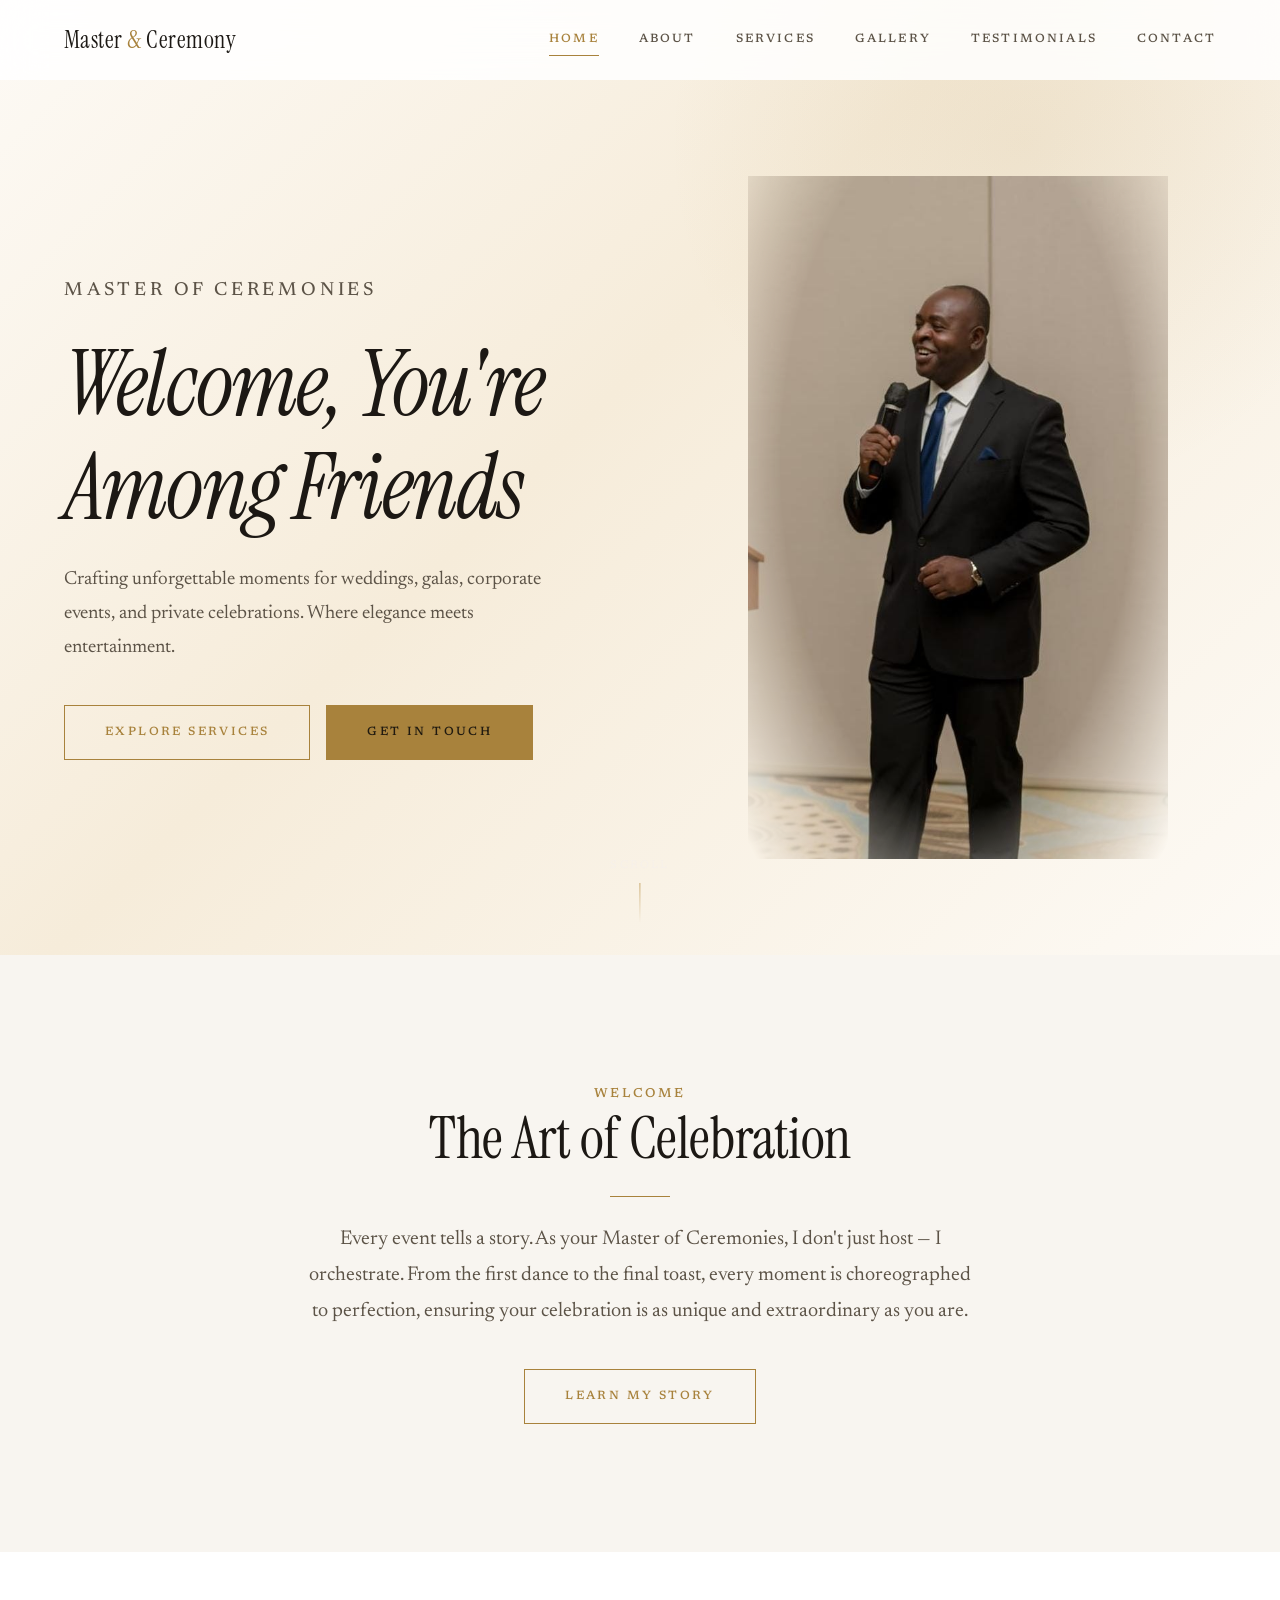
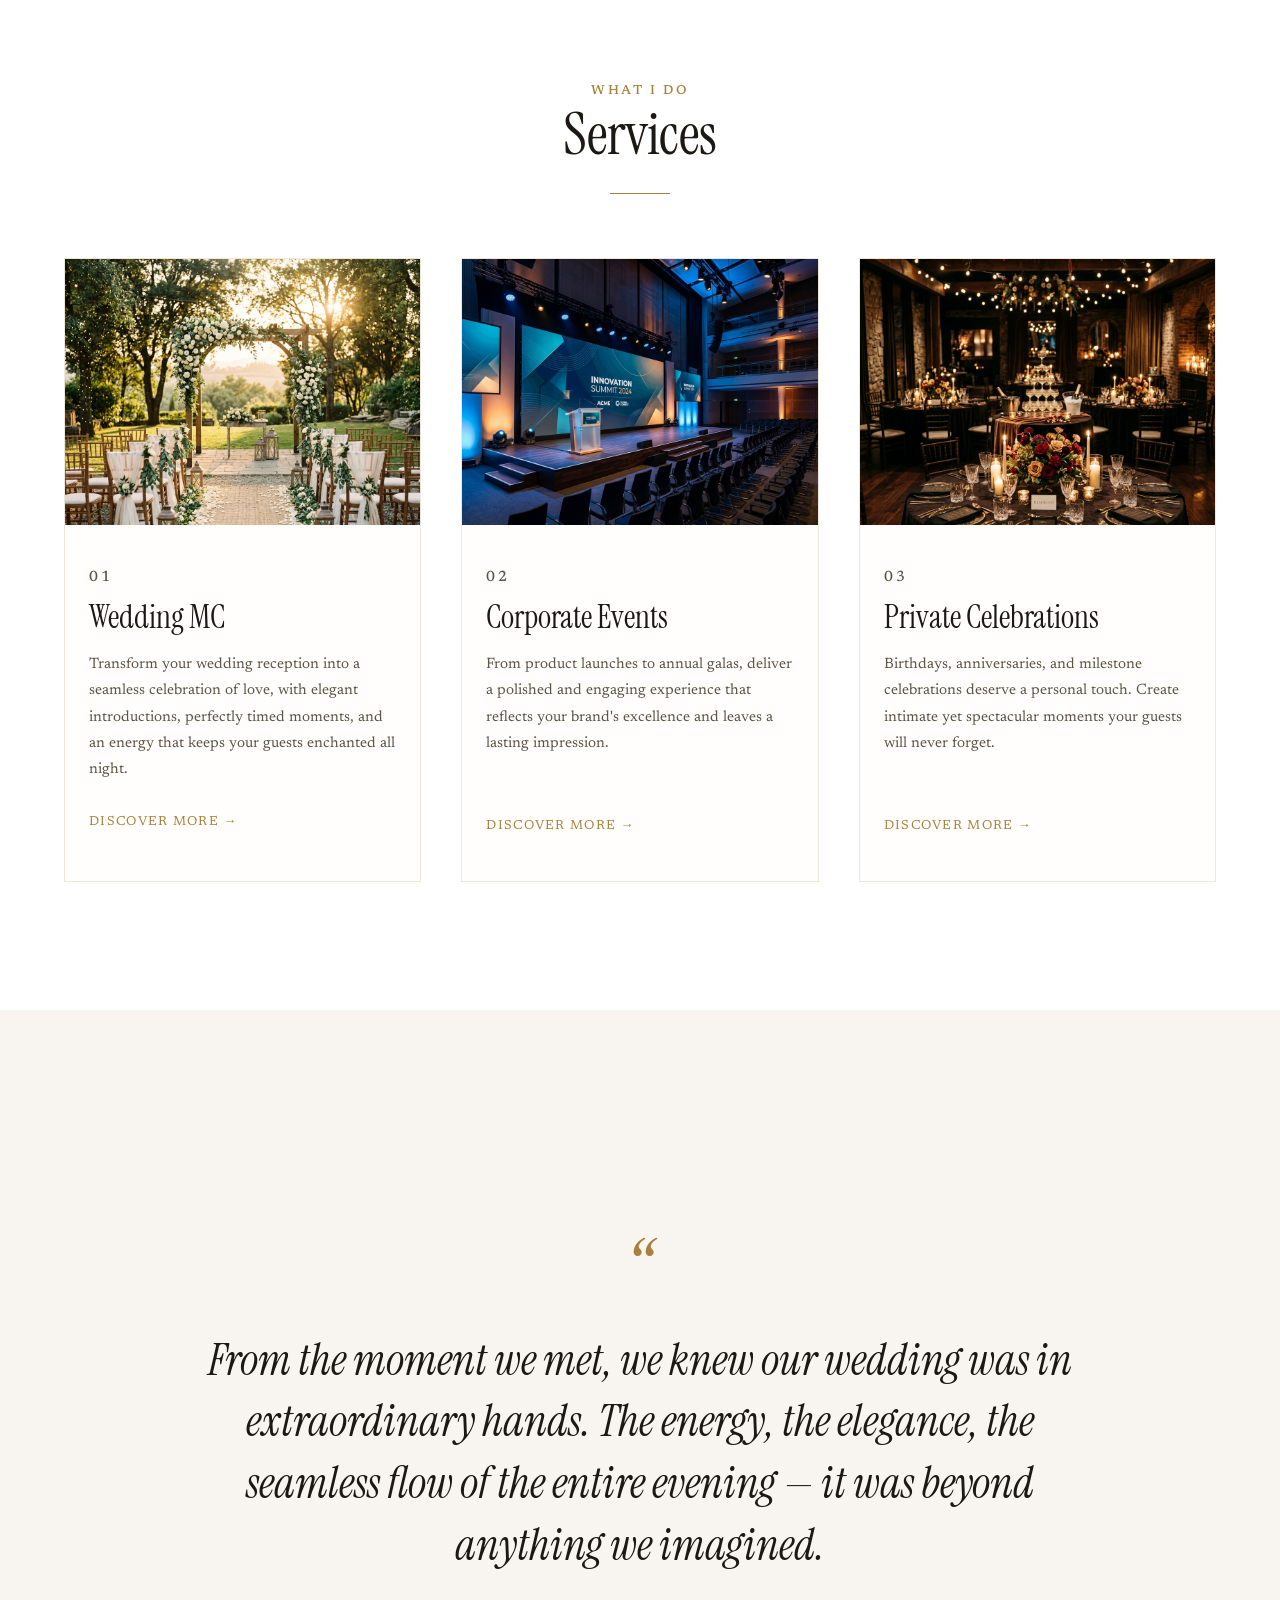
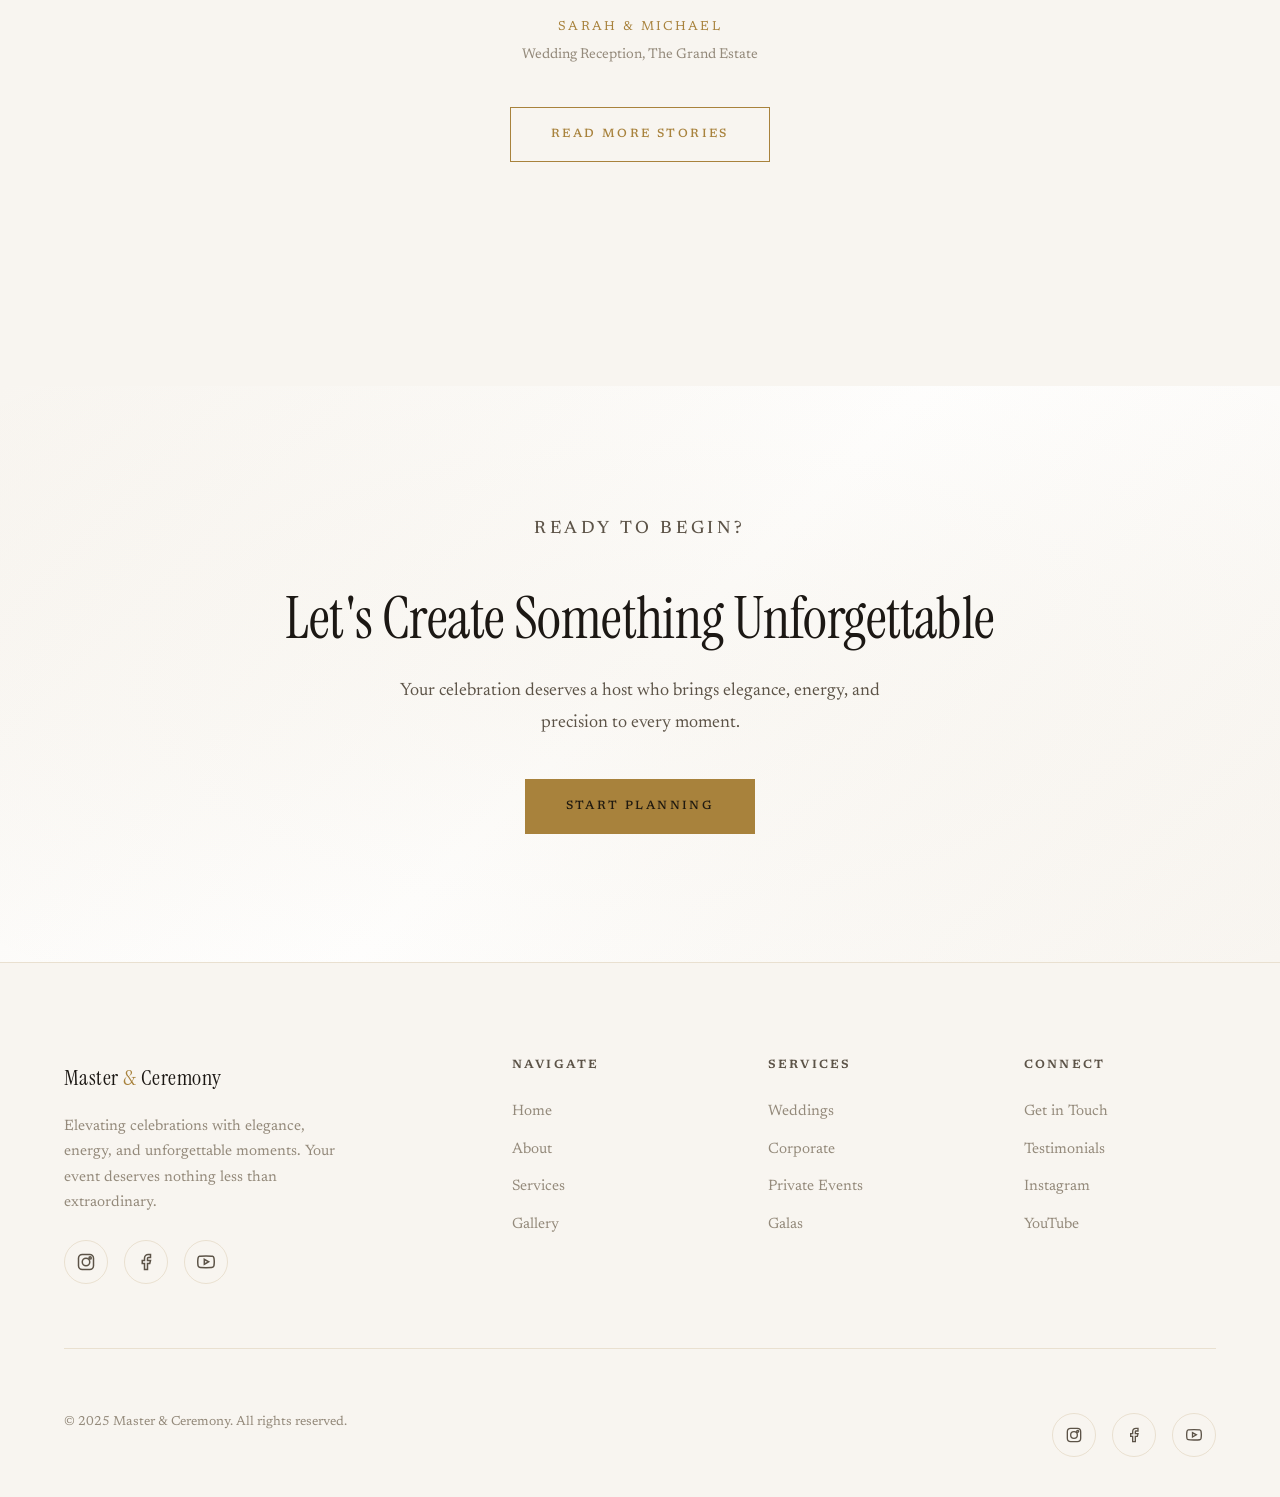
==== commit 97f76b2b: "Welcome Hero Image" ====
--- a/index.html
+++ b/index.html
@@ -37,18 +37,21 @@
   <main id="main">
 
     <!-- Hero Section -->
-    <section class="hero">
-      <div class="hero__bg">
-        <img src="images/hero-home.png" alt="Master of Ceremonies at an elegant event" />
-      </div>
-      <div class="hero__overlay"></div>
-      <div class="hero__content reveal">
-        <p class="subheading">MASTER OF CEREMONIES</p>
-        <h1 class="heading-italic">Elevate Your Celebration</h1>
-        <p>Crafting unforgettable moments for weddings, galas, corporate events, and private celebrations. Where elegance meets entertainment.</p>
-        <div class="btn-group btn-group--center">
-          <a href="services.html" class="btn">Explore Services</a>
-          <a href="contact.html" class="btn btn--filled">Get in Touch</a>
+    <section class="hero hero--welcome">
+      <div class="hero__welcome-bg"></div>
+      <div class="container hero__welcome-inner">
+        <div class="hero__welcome-text reveal-left">
+          <p class="subheading">MASTER OF CEREMONIES</p>
+          <h1 class="heading-italic">Welcome, You're Among Friends</h1>
+          <p>Crafting unforgettable moments for weddings, galas, corporate events, and private celebrations. Where elegance meets entertainment.</p>
+          <div class="btn-group">
+            <a href="services.html" class="btn">Explore Services</a>
+            <a href="contact.html" class="btn btn--filled">Get in Touch</a>
+          </div>
+        </div>
+        <div class="hero__welcome-image reveal-right">
+          <div class="hero__welcome-glow"></div>
+          <img src="images/kayode-welcome.jpg" alt="Kayode &quot;Kayo&quot; Malomo warmly greeting the room, microphone in hand" />
         </div>
       </div>
       <div class="hero__scroll">
--- a/styles.css
+++ b/styles.css
@@ -593,6 +593,140 @@
 
 
 /* ============================================================
+   WARM WELCOME HERO (Home)
+   A light, gold-lit split hero — text on one side, Kayode's
+   portrait feathering into the page on the other — built to
+   feel like a genuine, warm greeting rather than a moody banner.
+   ============================================================ */
+.hero--welcome {
+  height: auto;
+  min-height: 100vh;
+  padding: calc(var(--header-height) + var(--space-2xl)) 0 var(--space-2xl);
+}
+
+.hero__welcome-bg {
+  position: absolute;
+  inset: 0;
+  z-index: 0;
+  background: linear-gradient(135deg, #fdfaf5 0%, #f6ecda 45%, #fdfaf5 100%);
+}
+
+.hero__welcome-bg::before {
+  content: '';
+  position: absolute;
+  top: -20%;
+  right: -10%;
+  width: 60%;
+  height: 70%;
+  background: radial-gradient(circle, var(--accent-gold-glow) 0%, transparent 70%);
+  opacity: 0.9;
+}
+
+.hero__welcome-inner {
+  position: relative;
+  z-index: 2;
+  display: grid;
+  grid-template-columns: 1.05fr 0.95fr;
+  align-items: center;
+  gap: var(--space-xl);
+  text-align: left;
+}
+
+.hero__welcome-text .subheading {
+  margin-bottom: var(--space-md);
+}
+
+.hero__welcome-text h1 {
+  margin-bottom: var(--space-md);
+  color: var(--text-primary);
+}
+
+.hero__welcome-text p {
+  font-size: 1.1875rem;
+  color: var(--text-secondary);
+  max-width: 480px;
+  margin: 0 0 var(--space-lg);
+  line-height: 1.8;
+}
+
+.hero__welcome-image {
+  position: relative;
+  display: flex;
+  align-items: flex-end;
+  justify-content: center;
+  min-height: 480px;
+}
+
+.hero__welcome-image img {
+  position: relative;
+  z-index: 1;
+  width: 100%;
+  max-width: 420px;
+  height: auto;
+  object-fit: contain;
+  -webkit-mask-image: radial-gradient(ellipse 68% 82% at 50% 42%, #000 62%, transparent 100%);
+  mask-image: radial-gradient(ellipse 68% 82% at 50% 42%, #000 62%, transparent 100%);
+}
+
+.hero__welcome-glow {
+  position: absolute;
+  top: 8%;
+  left: 50%;
+  width: 340px;
+  height: 340px;
+  transform: translateX(-50%);
+  border-radius: 50%;
+  background: radial-gradient(circle, var(--accent-gold-glow) 0%, transparent 72%);
+  filter: blur(10px);
+  animation: welcomeGlowPulse 5s ease-in-out infinite;
+}
+
+@keyframes welcomeGlowPulse {
+  0%, 100% { opacity: 0.75; transform: translateX(-50%) scale(1); }
+  50% { opacity: 1; transform: translateX(-50%) scale(1.08); }
+}
+
+.hero--welcome .hero__scroll {
+  color: var(--text-muted);
+}
+
+.hero--welcome .hero__scroll-line {
+  background: linear-gradient(to bottom, var(--accent-gold), transparent);
+}
+
+@media (max-width: 900px) {
+  .hero--welcome {
+    padding: calc(var(--header-height) + var(--space-xl)) 0 var(--space-xl);
+  }
+
+  .hero__welcome-inner {
+    grid-template-columns: 1fr;
+    text-align: center;
+    gap: var(--space-lg);
+  }
+
+  .hero__welcome-text p {
+    max-width: 100%;
+    margin-left: auto;
+    margin-right: auto;
+  }
+
+  .hero__welcome-text .btn-group {
+    justify-content: center;
+  }
+
+  .hero__welcome-image {
+    order: -1;
+    min-height: 360px;
+  }
+
+  .hero__welcome-image img {
+    max-width: 300px;
+  }
+}
+
+
+/* ============================================================
    BUTTONS
    ============================================================ */
 .btn {
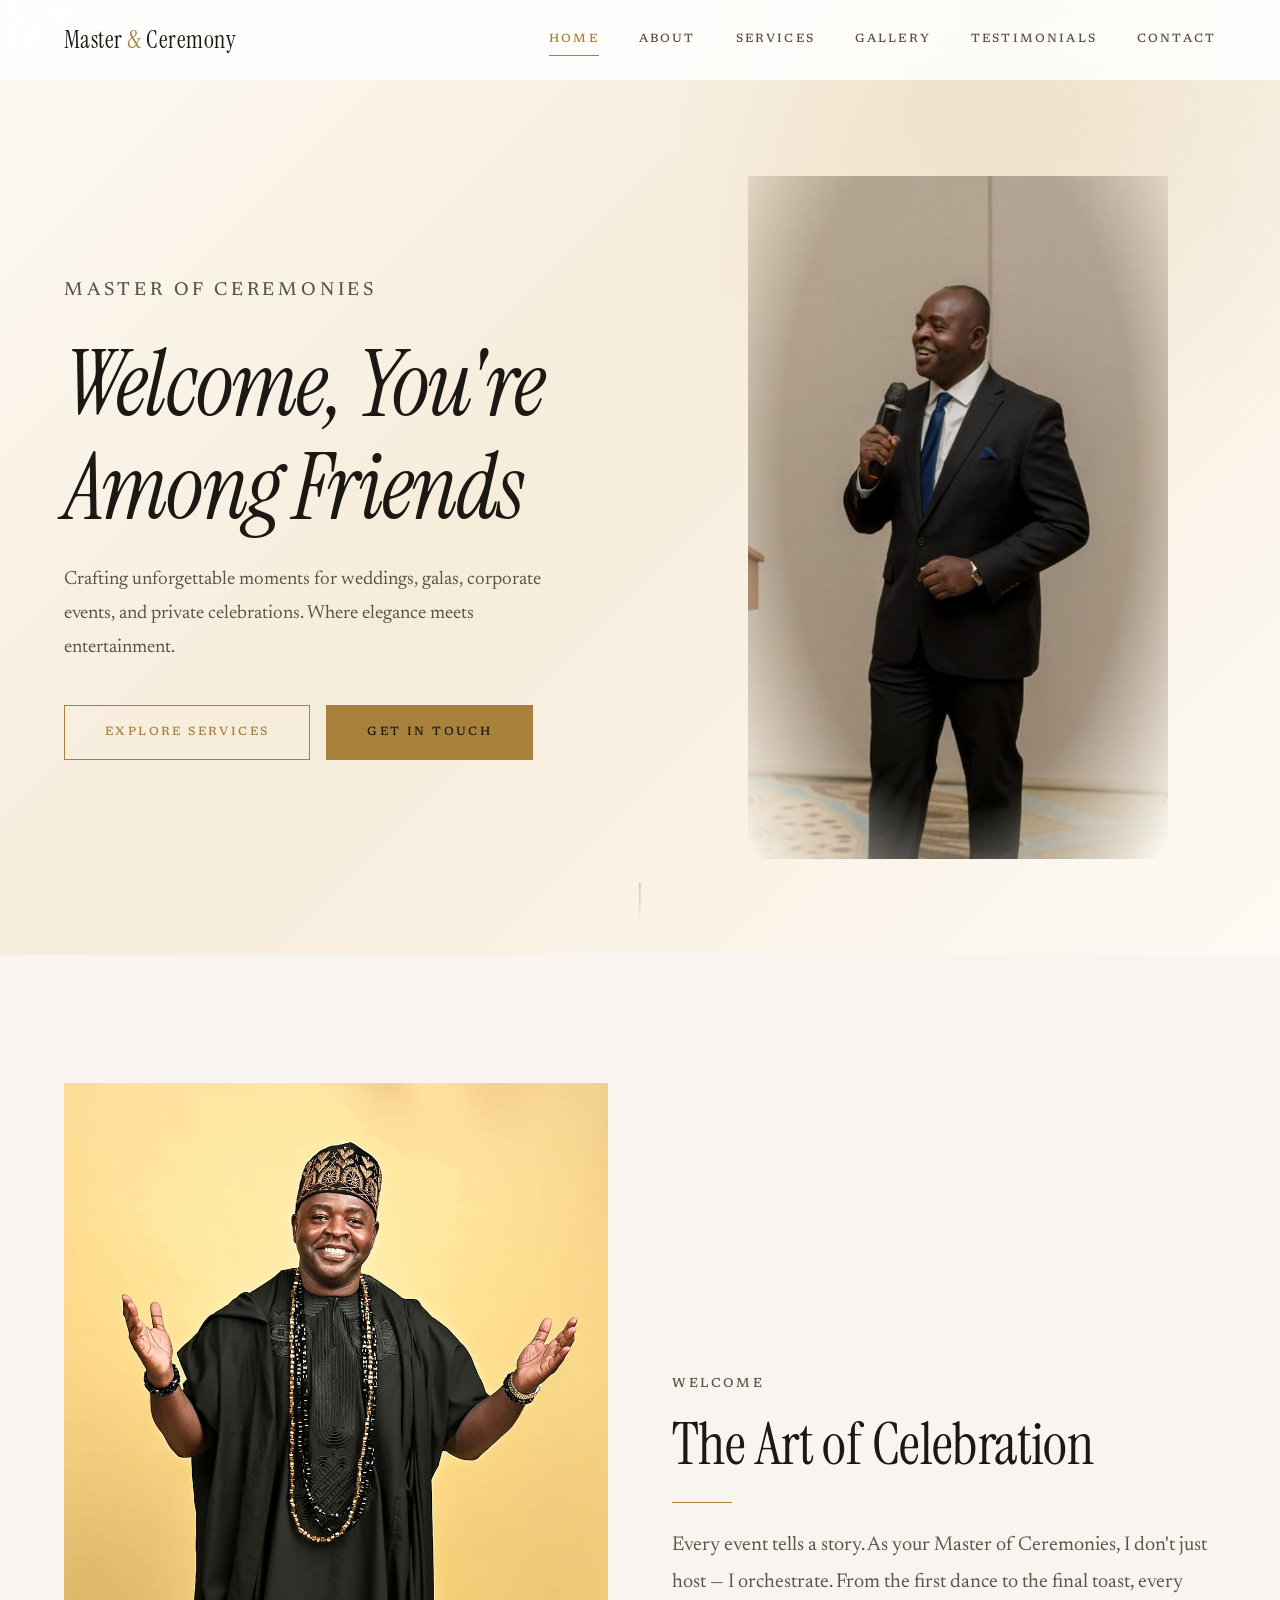
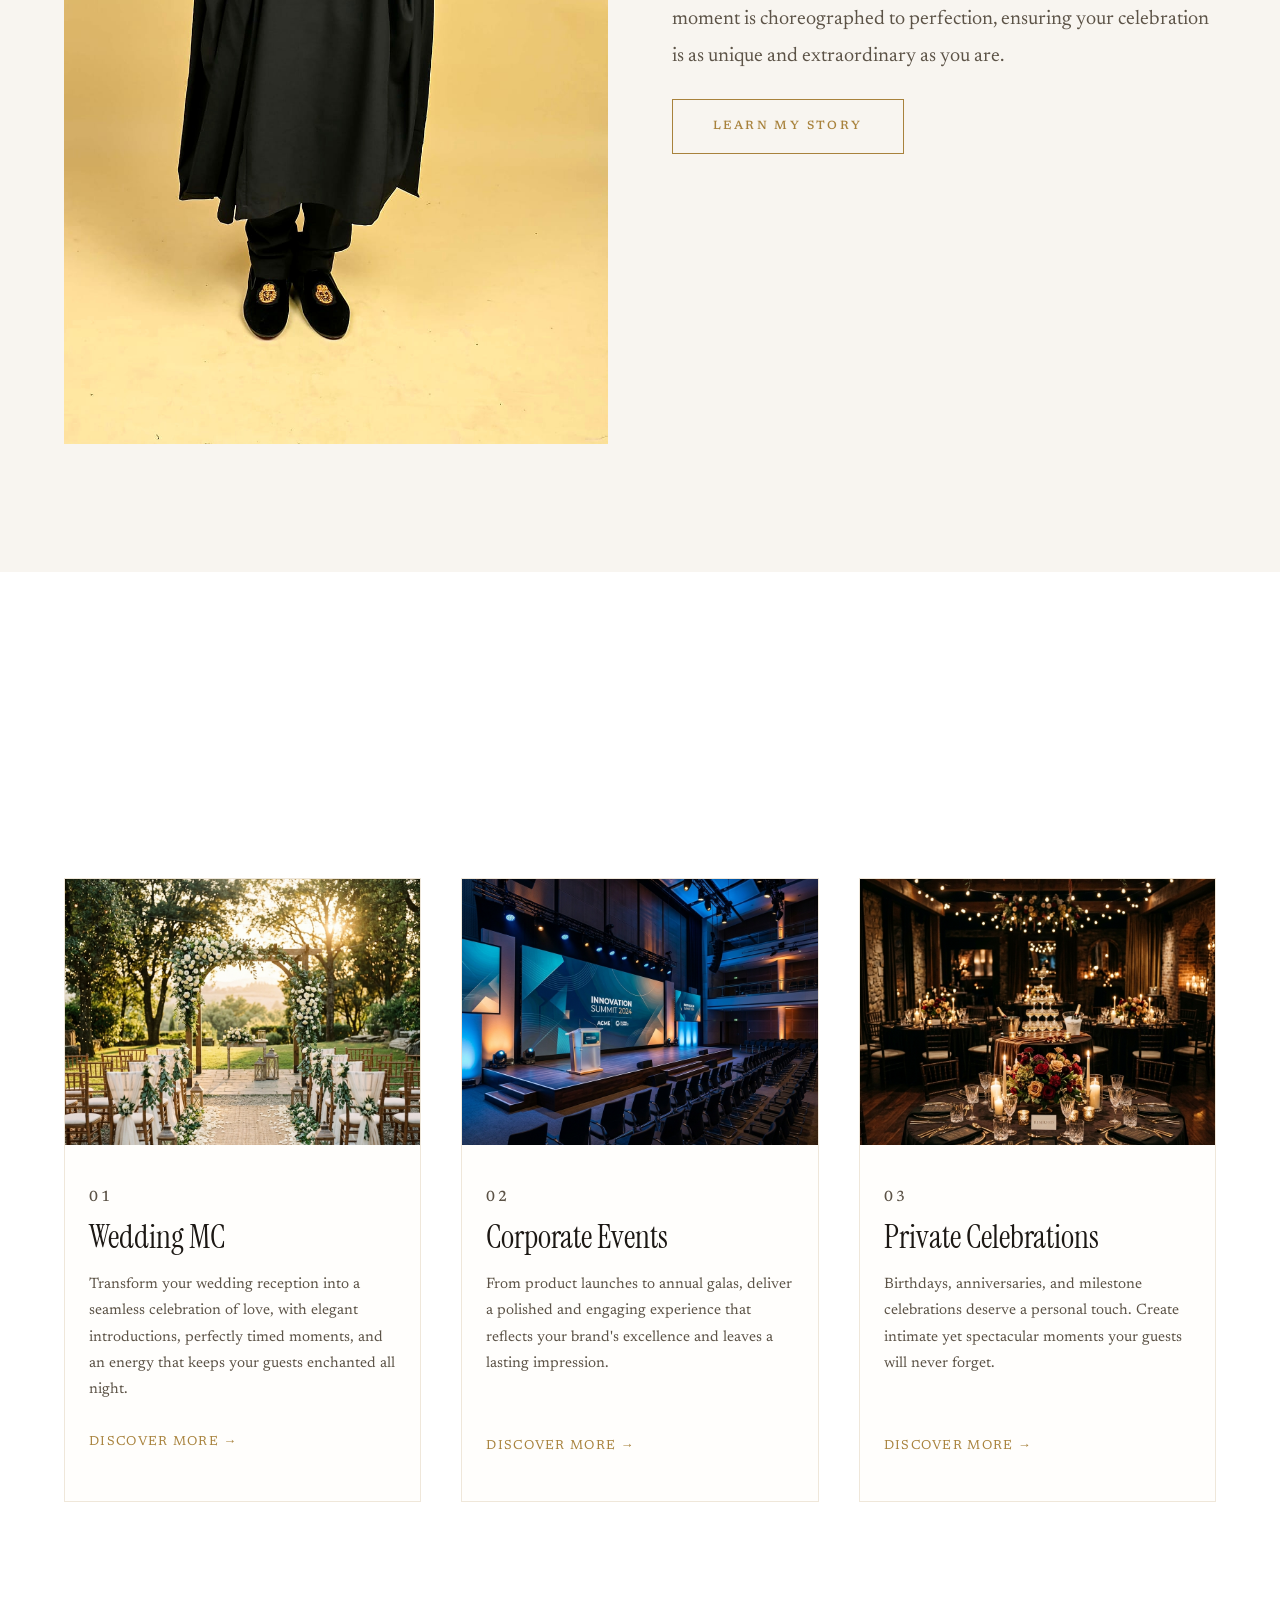
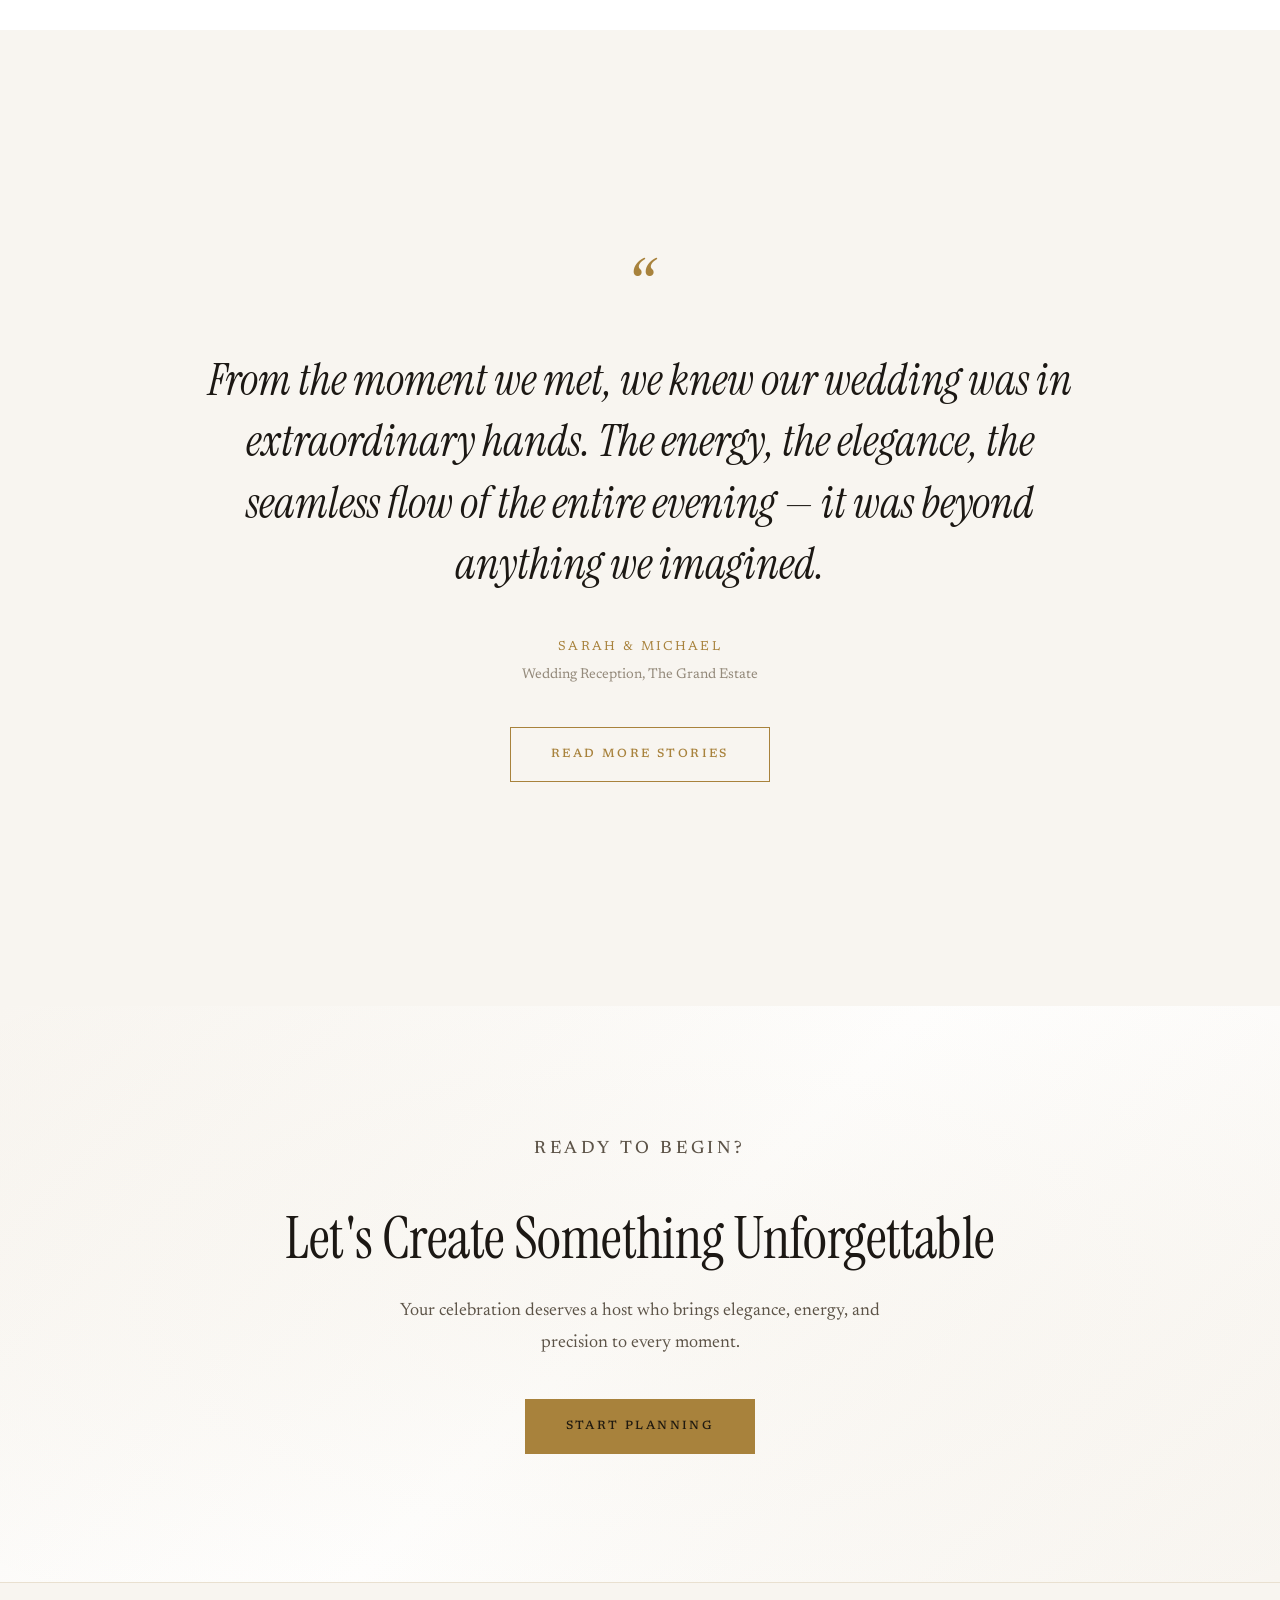
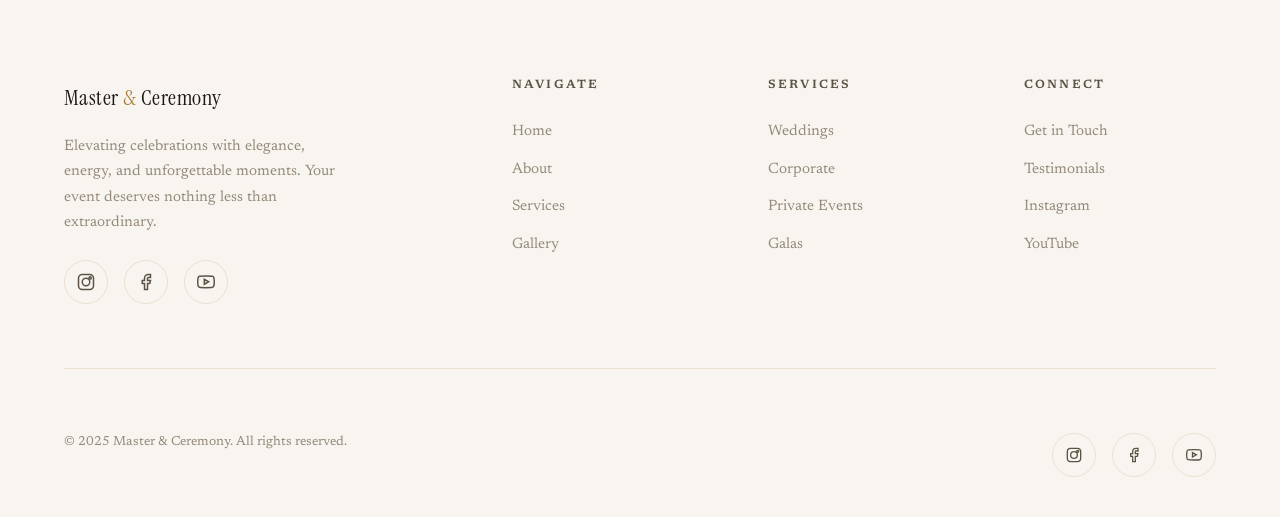
==== commit 4daf7974: "Agbada image" ====
--- a/index.html
+++ b/index.html
@@ -61,15 +61,22 @@
     </section>
 
     <!-- Intro Section -->
-    <section class="section section--alt text-center">
-      <div class="container container--narrow reveal">
-        <p class="subheading">WELCOME</p>
-        <h2>The Art of Celebration</h2>
-        <span class="gold-line gold-line--center"></span>
-        <p class="body-large" style="margin-bottom: var(--space-lg);">
-          Every event tells a story. As your Master of Ceremonies, I don't just host — I orchestrate. From the first dance to the final toast, every moment is choreographed to perfection, ensuring your celebration is as unique and extraordinary as you are.
-        </p>
-        <a href="about.html" class="btn">Learn My Story</a>
+    <section class="section section--alt">
+      <div class="container">
+        <div class="about-split">
+          <div class="about-split__image about-split__image--full reveal-left">
+            <img src="images/kayode-agbada.jpg" alt="Kayode &quot;Kayo&quot; Malomo smiling with arms open in welcome, wearing traditional agbada attire" />
+          </div>
+          <div class="about-split__text reveal-right">
+            <p class="subheading">WELCOME</p>
+            <h2>The Art of Celebration</h2>
+            <span class="gold-line"></span>
+            <p class="body-large">
+              Every event tells a story. As your Master of Ceremonies, I don't just host — I orchestrate. From the first dance to the final toast, every moment is choreographed to perfection, ensuring your celebration is as unique and extraordinary as you are.
+            </p>
+            <a href="about.html" class="btn">Learn My Story</a>
+          </div>
+        </div>
       </div>
     </section>
 
--- a/styles.css
+++ b/styles.css
@@ -1679,6 +1679,13 @@
   z-index: -1;
 }
 
+/* Shows the full photo uncropped, at its natural proportions,
+   instead of the fixed 3:4 crop used elsewhere */
+.about-split__image--full img {
+  aspect-ratio: auto;
+  object-fit: contain;
+}
+
 .about-split__text .subheading {
   margin-bottom: var(--space-sm);
 }
